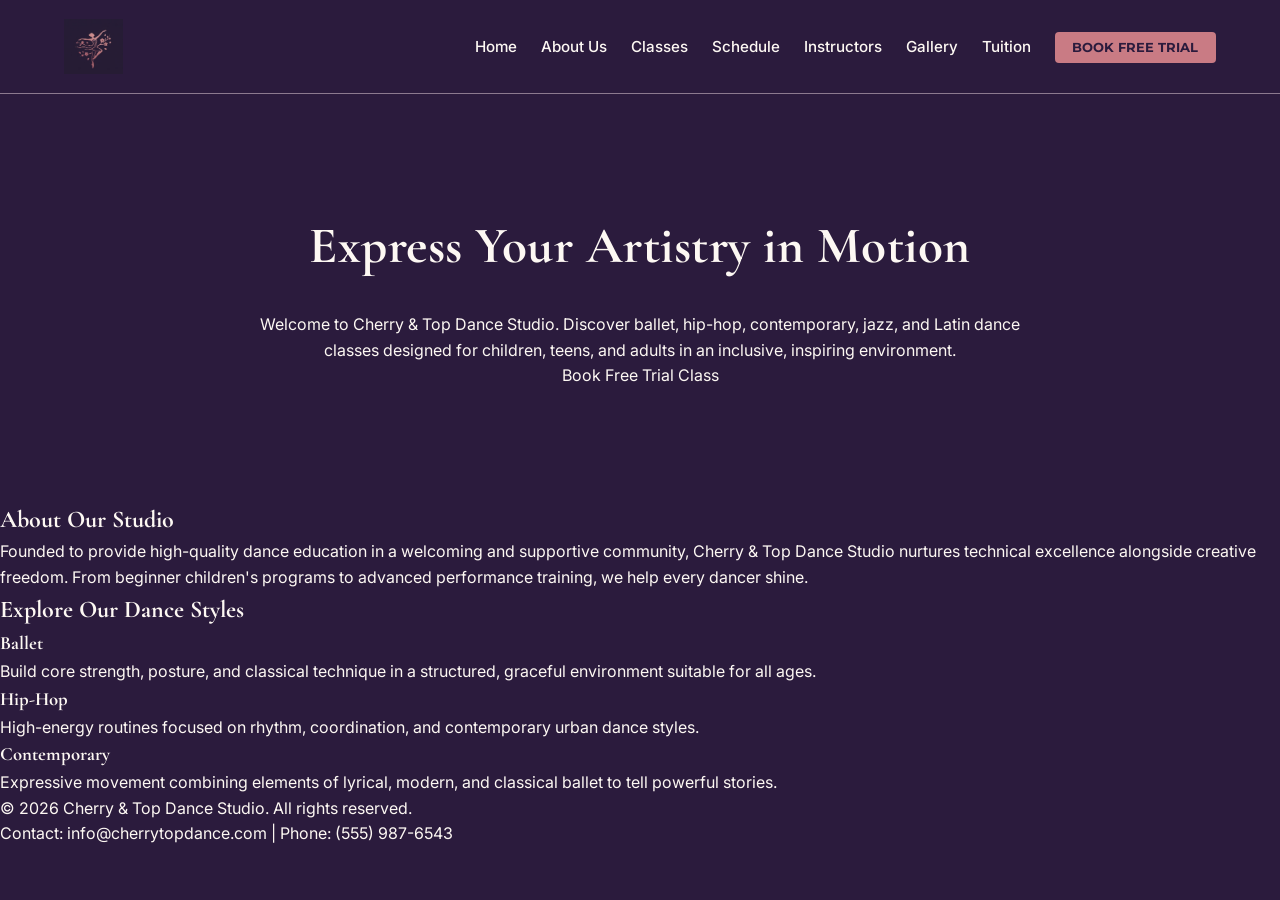
==== index.html @ bcc71f83 "Add hero section styles" ====
<!DOCTYPE html>
<html lang="en">

<head>
    <meta charset="UTF-8">
    <meta name="viewport" content="width=device-width, initial-scale=1.0">
    <title>Cherry & Top Dance Studio</title>
    <!-- Google Fonts -->
    <link rel="preconnect" href="https://fonts.googleapis.com">
    <link rel="preconnect" href="https://fonts.gstatic.com" crossorigin>
    <link
        href="https://fonts.googleapis.com/css2?family=Cormorant+Garamond:wght@600;700&family=Inter:wght@400;500&family=Montserrat:wght@600;700&display=swap"
        rel="stylesheet">
    <!-- Custom Stylesheet -->
    <link rel="stylesheet" href="css/style.css">
</head>

<body>

    <!-- Header & Navigation Section -->
    <header>
        <div class="logo">
            <a href="index.html">
                <img src="images/logo.jpg" alt="Cherry & Top Dance Studio Logo" class="logo-img">
            </a>
        </div>
        <nav>
            <ul>
                <li><a href="index.html" class="active">Home</a></li>
                <li><a href="#">About Us</a></li>
                <li><a href="#">Classes</a></li>
                <li><a href="#">Schedule</a></li>
                <li><a href="#">Instructors</a></li>
                <li><a href="#">Gallery</a></li>
                <li><a href="#">Tuition</a></li>
                <li><a href="#" class="nav-cta">Book Free Trial</a></li>
            </ul>
        </nav>
    </header>

    <main>
        <!-- Hero Section -->
        <section class="hero">
            <div class="hero-content">
                <h1>Express Your Artistry in Motion</h1>
                <p>Welcome to Cherry & Top Dance Studio. Discover ballet, hip-hop, contemporary, jazz, and Latin dance
                    classes designed for children, teens, and adults in an inclusive, inspiring environment.</p>
                <a href="#" class="btn-primary">Book Free Trial Class</a>
            </div>
        </section>

        <!-- About Us Section -->
        <section class="about">
            <div class="about-container">
                <div class="about-text">
                    <h2>About Our Studio</h2>
                    <p>Founded to provide high-quality dance education in a welcoming and supportive community, Cherry &
                        Top Dance Studio nurtures technical excellence alongside creative freedom. From beginner
                        children's programs to advanced performance training, we help every dancer shine.</p>
                </div>
            </div>
        </section>

        <!-- Classes Preview Section -->
        <section class="classes-preview">
            <h2>Explore Our Dance Styles</h2>
            <div class="class-grid">
                <div class="class-card">
                    <h3>Ballet</h3>
                    <p>Build core strength, posture, and classical technique in a structured, graceful environment
                        suitable for all ages.</p>
                </div>
                <div class="class-card">
                    <h3>Hip-Hop</h3>
                    <p>High-energy routines focused on rhythm, coordination, and contemporary urban dance styles.</p>
                </div>
                <div class="class-card">
                    <h3>Contemporary</h3>
                    <p>Expressive movement combining elements of lyrical, modern, and classical ballet to tell powerful
                        stories.</p>
                </div>
            </div>
        </section>
    </main>

    <!-- Footer Section -->
    <footer>
        <div class="footer-content">
            <p>&copy; 2026 Cherry & Top Dance Studio. All rights reserved.</p>
            <p>Contact: info@cherrytopdance.com | Phone: (555) 987-6543</p>
        </div>
    </footer>

</body>

</html>
---- css/style.css ----
/* 
  COLOR PALETTE:
  - Deep Plum (#2B1B3D): Primary dark background
  - Soft Blush (#F6E7E4): Light background sections and card surfaces
  - Rose Gold (#C97B84): Primary accent for CTAs, headings, and highlights
  - Warm Ivory (#FDF8F3): Main text color and clean content areas
  - Muted Mauve (#8C7A8F): Secondary text, borders, and subtle details
*/

/* Global Resets */
* {
  margin: 0;
  padding: 0;
  box-sizing: border-box;
}

body {
  font-family: 'Inter', sans-serif;
  background-color: #2B1B3D;
  color: #FDF8F3;
  line-height: 1.6;
}

h1, h2, h3 {
  font-family: 'Cormorant Garamond', serif;
}

a {
  text-decoration: none;
  color: inherit;
}

/* Header Styles */
header {
  background-color: #2B1B3D;
  border-bottom: 1px solid #8C7A8F;
  display: flex;
  justify-content: space-between;
  align-items: center;
  padding: 1.2rem 5%;
  position: sticky;
  top: 0;
  z-index: 1000;
}

/* Logo Styles */
.logo {
  display: flex;
  align-items: center;
}
.logo a {
  display: block;
  line-height: 0;
}

.logo-img {
  height: 55px;
  width: auto;
  transition: transform 0.3s ease;
}

.logo-img:hover {
  transform: scale(1.05);
}

/* Navigation Styles */
nav ul {
  list-style: none;
  display: flex;
  gap: 1.5rem;
  align-items: center;
}

nav a {
  color: #FDF8F3;
  font-size: 0.95rem;
  font-weight: 500;
  transition: color 0.3s ease;
}

nav a:hover {
  color: #C97B84;
}

nav a.nav-cta {
  background-color: #C97B84;
  color: #2B1B3D;
  padding: 0.5rem 1.1rem;
  border-radius: 4px;
  font-family: 'Montserrat', sans-serif;
  text-transform: uppercase;
  font-size: 0.8rem;
  font-weight: 700;
}

nav a.nav-cta:hover {
  background-color: #b06972;
  color: #FDF8F3;
}

/* Hero Section Styles */
.hero {
  padding: 7rem 5%;
  text-align: center;
  background-color: #2B1B3D;
}

.hero-content {
  max-width: 800px;
  margin: 0 auto;
}

.hero h1 {
  font-size: 3.2rem;
  margin-bottom: 1.5rem;
  color: #FDF8F3;
  letter-spacing: 0.5px;
}
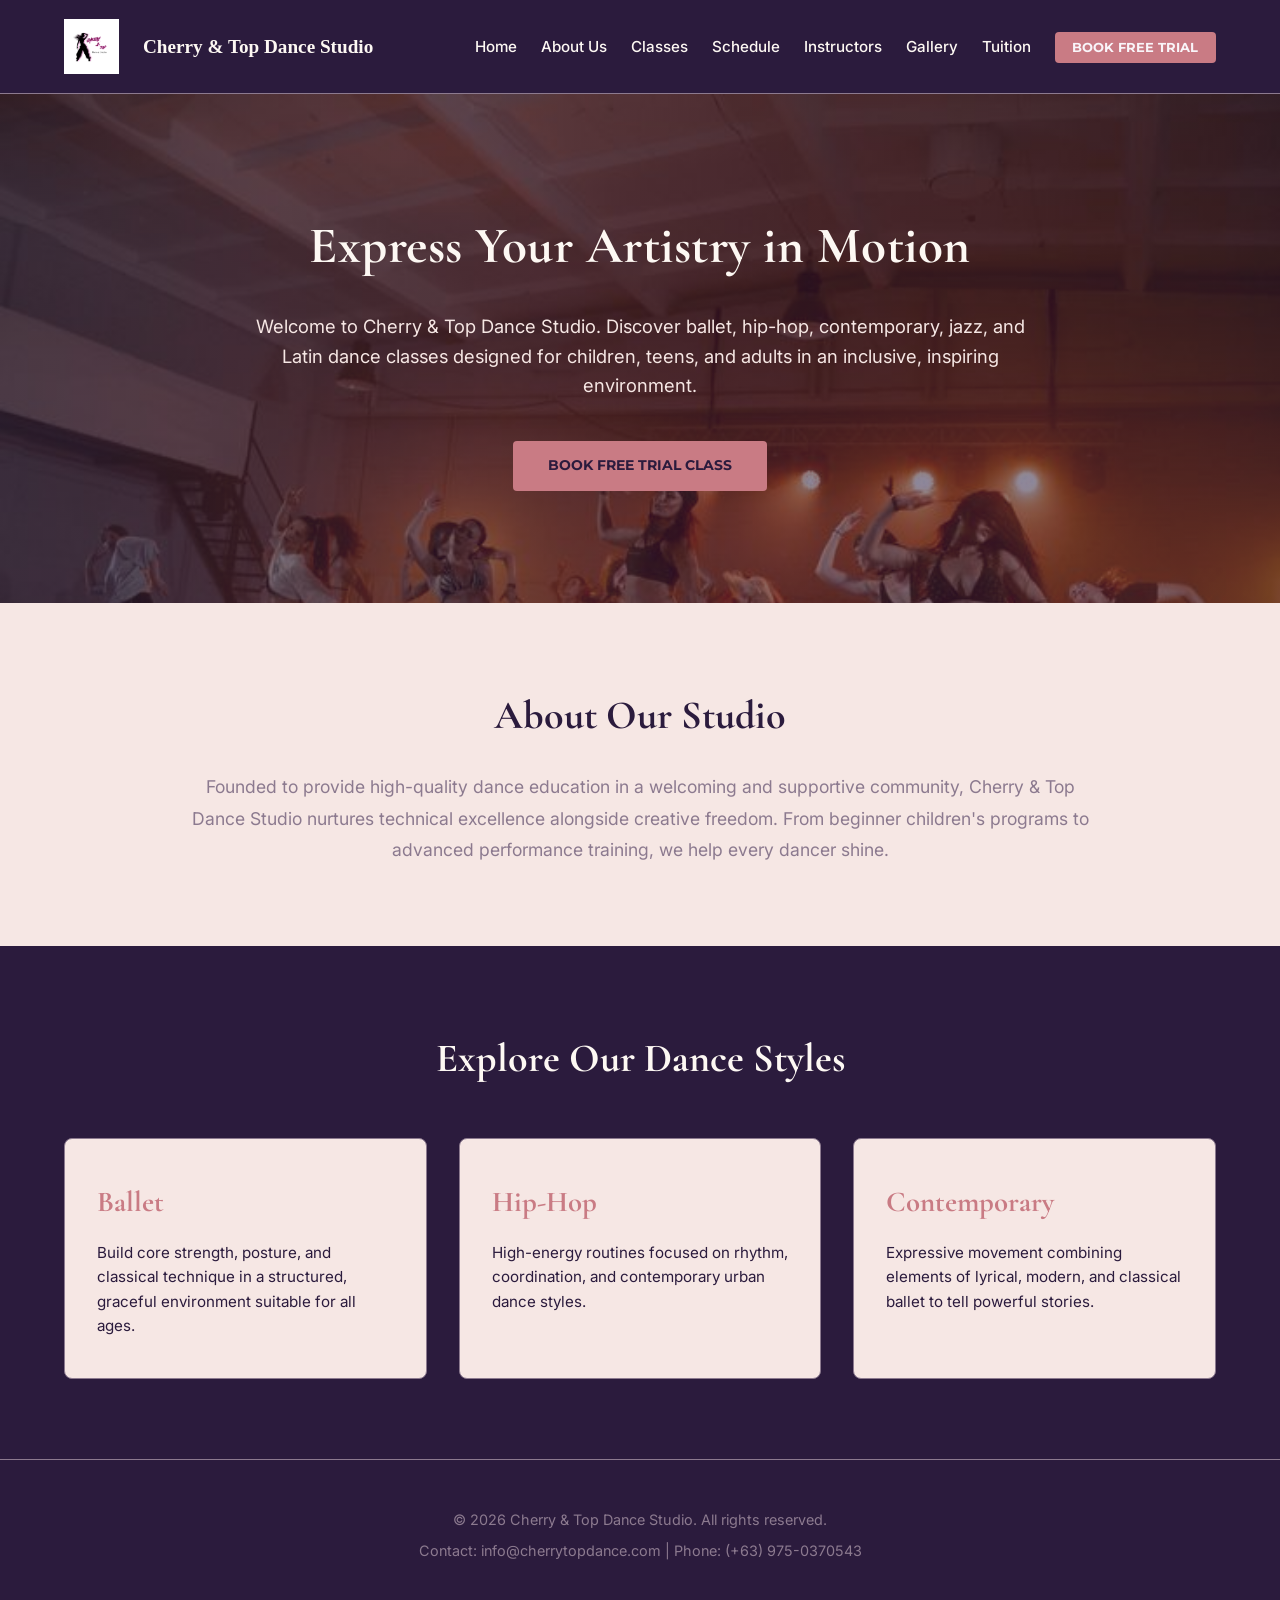
==== commit 50950f1e: "Edit logo, flex wrap the nav, change pictures" ====
--- a/index.html
+++ b/index.html
@@ -21,7 +21,8 @@
     <header>
         <div class="logo">
             <a href="index.html">
-                <img src="images/logo.jpg" alt="Cherry & Top Dance Studio Logo" class="logo-img">
+                <img src="images/logo.png" alt="Cherry & Top Dance Studio Logo" class="logo-img">
+                <div>Cherry & Top Dance Studio</div>
             </a>
         </div>
         <nav>
@@ -87,7 +88,7 @@
     <footer>
         <div class="footer-content">
             <p>&copy; 2026 Cherry & Top Dance Studio. All rights reserved.</p>
-            <p>Contact: info@cherrytopdance.com | Phone: (555) 987-6543</p>
+            <p>Contact: info@cherrytopdance.com | Phone: (+63) 975-0370543</p>
         </div>
     </footer>
 
--- a/css/style.css
+++ b/css/style.css
@@ -34,6 +34,7 @@
 header {
   background-color: #2B1B3D;
   border-bottom: 1px solid #8C7A8F;
+  flex-wrap: wrap;
   display: flex;
   justify-content: space-between;
   align-items: center;
@@ -51,6 +52,13 @@
 .logo a {
   display: block;
   line-height: 0;
+  flex-wrap: wrap;
+  font-family: 'Fruktur', cursive;
+  font-size: larger;
+  font-weight: 800;
+  display: flex;
+  gap: 1.5rem;
+  align-items: center;
 }
 
 .logo-img {
@@ -66,6 +74,7 @@
 /* Navigation Styles */
 nav ul {
   list-style: none;
+  flex-wrap: wrap;
   display: flex;
   gap: 1.5rem;
   align-items: center;
@@ -84,7 +93,7 @@
 
 nav a.nav-cta {
   background-color: #C97B84;
-  color: #2B1B3D;
+  color: #f9f5f9;
   padding: 0.5rem 1.1rem;
   border-radius: 4px;
   font-family: 'Montserrat', sans-serif;
@@ -98,11 +107,17 @@
   color: #FDF8F3;
 }
 
+nav a:hover, nav a.nav-cta:hover {
+  color:#8C7A8F;
+}
+
 /* Hero Section Styles */
 .hero {
   padding: 7rem 5%;
   text-align: center;
-  background-color: #2B1B3D;
+  background: linear-gradient(rgba(43, 27, 61, 0.45), rgba(43, 27, 61, 0.55)), url('../images/photos/hero-bg.jfif');
+  background-size: cover;
+  background-position: no-repeat;
 }
 
 .hero-content {
@@ -116,3 +131,140 @@
   color: #FDF8F3;
   letter-spacing: 0.5px;
 }
+
+.hero p {
+  font-size: 1.15rem;
+  color: #F6E7E4;
+  margin-bottom: 2.5rem;
+}
+
+/* Action Button */
+.btn-primary {
+    display: inline-block;
+    background-color: #C97B84;
+    color: #2B1B3D;
+    padding: 0.9rem 2.2rem;
+    font-family: 'Montserrat', sans-serif;
+    text-transform: uppercase;
+    font-size: 0.85rem;
+    font-weight: 700;
+    border-radius: 4px;
+    transition: background-color 0.3s ease, transform 0.2s ease;
+}
+
+.btn-primary:hover {
+    background-color: #b06972;
+    transform: translateY(-2px);
+    color: #FDF8F3;
+}
+
+/* About Section */
+.about {
+    padding: 5rem 5%;
+    background-color: #F6E7E4;
+    color: #2B1B3D;
+}
+
+.about-container {
+    max-width: 900px;
+    margin: 0 auto;
+    text-align: center;
+}
+
+.about-text h2 {
+    font-size: 2.5rem;
+    margin-bottom: 1.5rem;
+    color: #2B1B3D;
+}
+
+.about-text p {
+    color: #8C7A8F;
+    font-size: 1.1rem;
+    line-height: 1.8;
+}
+
+/* About Section */
+.about {
+    padding: 5rem 5%;
+    background-color: #F6E7E4;
+    color: #2B1B3D;
+}
+
+.about-container {
+    max-width: 900px;
+    margin: 0 auto;
+    text-align: center;
+}
+
+.about-text h2 {
+    font-size: 2.5rem;
+    margin-bottom: 1.5rem;
+    color: #2B1B3D;
+}
+
+.about-text p {
+    color: #8C7A8F;
+    font-size: 1.1rem;
+    line-height: 1.8;
+}
+
+/* Classes Section */
+.classes-preview {
+    padding: 5rem 5%;
+    background-color: #2B1B3D;
+    text-align: center;
+}
+
+.classes-preview h2 {
+    font-size: 2.5rem;
+    margin-bottom: 3rem;
+    color: #FDF8F3;
+}
+
+.class-grid {
+    display: grid;
+    grid-template-columns: repeat(auto-fit, minmax(280px, 1fr));
+    gap: 2rem;
+    max-width: 1200px;
+    margin: 0 auto;
+}
+
+.class-card {
+    background-color: #F6E7E4;
+    color: #2B1B3D;
+    border: 1px solid #8C7A8F;
+    padding: 2.5rem 2rem;
+    border-radius: 8px;
+    text-align: left;
+    transition: transform 0.3s ease;
+}
+
+.class-card:hover {
+    transform: translateY(-5px);
+}
+
+.class-card h3 {
+    color: #C97B84;
+    font-size: 1.8rem;
+    margin-bottom: 1rem;
+    font-family: 'Cormorant Garamond', serif;
+}
+
+.class-card p {
+    color: #2B1B3D;
+    font-size: 0.95rem;
+}
+
+/* Footer */
+footer {
+    background-color: #2B1B3D;
+    border-top: 1px solid #8C7A8F;
+    padding: 3rem 5%;
+    text-align: center;
+    color: #8C7A8F;
+    font-size: 0.9rem;
+}
+
+.footer-content p {
+    margin-bottom: 0.5rem;
+}
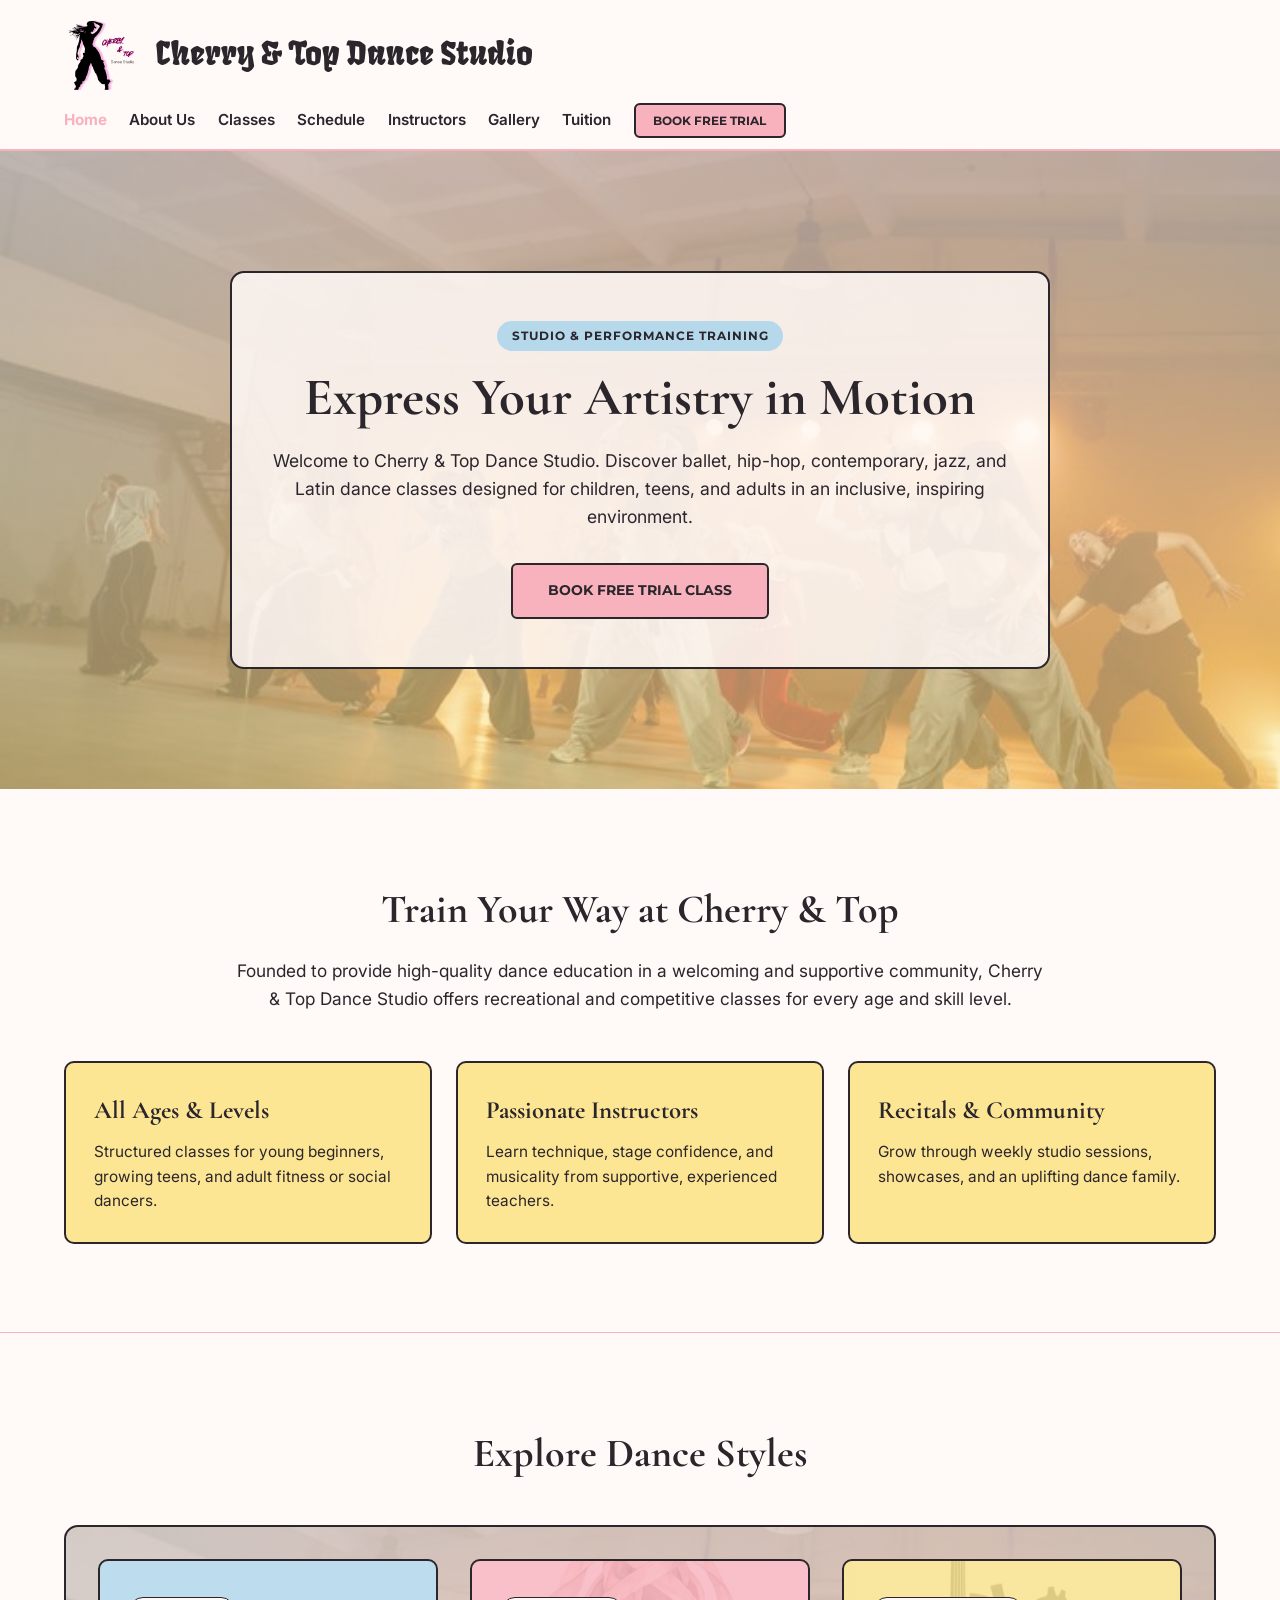
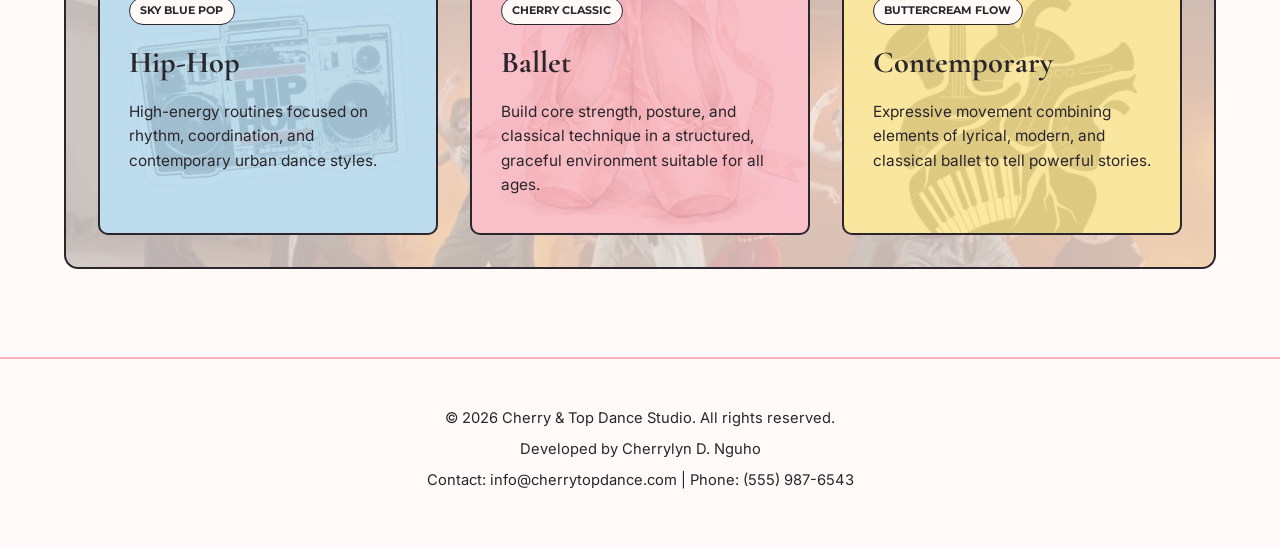
==== commit ff580de7: "check lang" ====
--- a/index.html
+++ b/index.html
@@ -4,12 +4,12 @@
 <head>
     <meta charset="UTF-8">
     <meta name="viewport" content="width=device-width, initial-scale=1.0">
-    <title>Cherry & Top Dance Studio</title>
+    <title>Cherry &amp; Top Dance Studio</title>
     <!-- Google Fonts -->
     <link rel="preconnect" href="https://fonts.googleapis.com">
     <link rel="preconnect" href="https://fonts.gstatic.com" crossorigin>
     <link
-        href="https://fonts.googleapis.com/css2?family=Cormorant+Garamond:wght@600;700&family=Inter:wght@400;500&family=Montserrat:wght@600;700&display=swap"
+        href="https://fonts.googleapis.com/css2?family=Cormorant+Garamond:wght@600;700&family=Fruktur&family=Inter:wght@400;500;600&family=Montserrat:wght@600;700&display=swap"
         rel="stylesheet">
     <!-- Custom Stylesheet -->
     <link rel="stylesheet" href="css/style.css">
@@ -21,13 +21,13 @@
     <header>
         <div class="logo">
             <a href="index.html">
-                <img src="images/logo.png" alt="Cherry & Top Dance Studio Logo" class="logo-img">
-                <div>Cherry & Top Dance Studio</div>
+                <img src="images/logo.png" alt="Cherry and Top Dance Studio logo" class="logo-img">
+                <span>Cherry &amp; Top Dance Studio</span>
             </a>
         </div>
-        <nav>
+        <nav aria-label="Main Navigation">
             <ul>
-                <li><a href="index.html" class="active">Home</a></li>
+                <li><a href="index.html" class="active" aria-current="page">Home</a></li>
                 <li><a href="#">About Us</a></li>
                 <li><a href="#">Classes</a></li>
                 <li><a href="#">Schedule</a></li>
@@ -43,39 +43,58 @@
         <!-- Hero Section -->
         <section class="hero">
             <div class="hero-content">
+                <span class="hero-tag">Studio &amp; Performance Training</span>
                 <h1>Express Your Artistry in Motion</h1>
-                <p>Welcome to Cherry & Top Dance Studio. Discover ballet, hip-hop, contemporary, jazz, and Latin dance
-                    classes designed for children, teens, and adults in an inclusive, inspiring environment.</p>
+                <p>Welcome to Cherry &amp; Top Dance Studio. Discover ballet, hip-hop, contemporary, jazz, and Latin
+                    dance classes designed for children, teens, and adults in an inclusive, inspiring environment.</p>
                 <a href="#" class="btn-primary">Book Free Trial Class</a>
             </div>
         </section>
 
-        <!-- About Us Section -->
-        <section class="about">
+        <!-- About & Studio Highlights Section -->
+        <section id="about" class="about">
             <div class="about-container">
                 <div class="about-text">
-                    <h2>About Our Studio</h2>
-                    <p>Founded to provide high-quality dance education in a welcoming and supportive community, Cherry &
-                        Top Dance Studio nurtures technical excellence alongside creative freedom. From beginner
-                        children's programs to advanced performance training, we help every dancer shine.</p>
+                    <h2>Train Your Way at Cherry &amp; Top</h2>
+                    <p>Founded to provide high-quality dance education in a welcoming and supportive community, Cherry
+                        &amp; Top Dance Studio offers recreational and competitive classes for every age and skill
+                        level.</p>
+                </div>
+                <div class="highlights-grid">
+                    <div class="highlight-item">
+                        <h3>All Ages &amp; Levels</h3>
+                        <p>Structured classes for young beginners, growing teens, and adult fitness or social dancers.
+                        </p>
+                    </div>
+                    <div class="highlight-item">
+                        <h3>Passionate Instructors</h3>
+                        <p>Learn technique, stage confidence, and musicality from supportive, experienced teachers.</p>
+                    </div>
+                    <div class="highlight-item">
+                        <h3>Recitals &amp; Community</h3>
+                        <p>Grow through weekly studio sessions, showcases, and an uplifting dance family.</p>
+                    </div>
                 </div>
             </div>
         </section>
 
-        <!-- Classes Preview Section -->
-        <section class="classes-preview">
-            <h2>Explore Our Dance Styles</h2>
+        <!-- Explore Dance Styles Section -->
+        <section id="classes" class="classes-preview">
+            <h2>Explore Dance Styles</h2>
             <div class="class-grid">
-                <div class="class-card">
+                <div class="class-card card-hiphop">
+                    <span class="style-badge">Sky Blue Pop</span>
+                    <h3>Hip-Hop</h3>
+                    <p>High-energy routines focused on rhythm, coordination, and contemporary urban dance styles.</p>
+                </div>
+                <div class="class-card card-ballet">
+                    <span class="style-badge">Cherry Classic</span>
                     <h3>Ballet</h3>
                     <p>Build core strength, posture, and classical technique in a structured, graceful environment
                         suitable for all ages.</p>
                 </div>
-                <div class="class-card">
-                    <h3>Hip-Hop</h3>
-                    <p>High-energy routines focused on rhythm, coordination, and contemporary urban dance styles.</p>
-                </div>
-                <div class="class-card">
+                <div class="class-card card-contemporary">
+                    <span class="style-badge">Buttercream Flow</span>
                     <h3>Contemporary</h3>
                     <p>Expressive movement combining elements of lyrical, modern, and classical ballet to tell powerful
                         stories.</p>
@@ -87,8 +106,9 @@
     <!-- Footer Section -->
     <footer>
         <div class="footer-content">
-            <p>&copy; 2026 Cherry & Top Dance Studio. All rights reserved.</p>
-            <p>Contact: info@cherrytopdance.com | Phone: (+63) 975-0370543</p>
+            <p>&copy; 2026 Cherry &amp; Top Dance Studio. All rights reserved.</p>
+            <p>Developed by Cherrylyn D. Nguho</p>
+            <p>Contact: info@cherrytopdance.com | Phone: (555) 987-6543</p>
         </div>
     </footer>
 
--- a/css/style.css
+++ b/css/style.css
@@ -1,270 +1,334 @@
-/* 
-  COLOR PALETTE:
-  - Deep Plum (#2B1B3D): Primary dark background
-  - Soft Blush (#F6E7E4): Light background sections and card surfaces
-  - Rose Gold (#C97B84): Primary accent for CTAs, headings, and highlights
-  - Warm Ivory (#FDF8F3): Main text color and clean content areas
-  - Muted Mauve (#8C7A8F): Secondary text, borders, and subtle details
+/*
+  RETRO CHERRY POP COLOR PALETTE:
+  - Whipped Cream (#FFF9F7): Main background
+  - Cherry Blossom (#F7B2BD): Primary brand color (Ballet & Studio Identity)
+  - Buttercream Yellow (#FCE694): Playful / Contemporary accent
+  - Sky Blue (#B5D8EB): Y2K / Hip-Hop energetic accent
+  - Espresso Charcoal (#2B252C): Typography & high-contrast text
 */
-
 /* Global Resets */
 * {
-  margin: 0;
-  padding: 0;
-  box-sizing: border-box;
-}
-
-body {
-  font-family: 'Inter', sans-serif;
-  background-color: #2B1B3D;
-  color: #FDF8F3;
-  line-height: 1.6;
-}
-
-h1, h2, h3 {
-  font-family: 'Cormorant Garamond', serif;
-}
-
-a {
-  text-decoration: none;
-  color: inherit;
-}
-
-/* Header Styles */
-header {
-  background-color: #2B1B3D;
-  border-bottom: 1px solid #8C7A8F;
-  flex-wrap: wrap;
-  display: flex;
-  justify-content: space-between;
-  align-items: center;
-  padding: 1.2rem 5%;
-  position: sticky;
-  top: 0;
-  z-index: 1000;
-}
-
-/* Logo Styles */
-.logo {
-  display: flex;
-  align-items: center;
-}
-.logo a {
-  display: block;
-  line-height: 0;
-  flex-wrap: wrap;
-  font-family: 'Fruktur', cursive;
-  font-size: larger;
-  font-weight: 800;
-  display: flex;
-  gap: 1.5rem;
-  align-items: center;
-}
-
-.logo-img {
-  height: 55px;
-  width: auto;
-  transition: transform 0.3s ease;
-}
-
-.logo-img:hover {
-  transform: scale(1.05);
-}
-
-/* Navigation Styles */
-nav ul {
-  list-style: none;
-  flex-wrap: wrap;
-  display: flex;
-  gap: 1.5rem;
-  align-items: center;
-}
-
-nav a {
-  color: #FDF8F3;
-  font-size: 0.95rem;
-  font-weight: 500;
-  transition: color 0.3s ease;
-}
-
-nav a:hover {
-  color: #C97B84;
-}
-
-nav a.nav-cta {
-  background-color: #C97B84;
-  color: #f9f5f9;
-  padding: 0.5rem 1.1rem;
-  border-radius: 4px;
-  font-family: 'Montserrat', sans-serif;
-  text-transform: uppercase;
-  font-size: 0.8rem;
-  font-weight: 700;
-}
-
-nav a.nav-cta:hover {
-  background-color: #b06972;
-  color: #FDF8F3;
-}
-
-nav a:hover, nav a.nav-cta:hover {
-  color:#8C7A8F;
-}
-
-/* Hero Section Styles */
-.hero {
-  padding: 7rem 5%;
-  text-align: center;
-  background: linear-gradient(rgba(43, 27, 61, 0.45), rgba(43, 27, 61, 0.55)), url('../images/photos/hero-bg.jfif');
-  background-size: cover;
-  background-position: no-repeat;
-}
-
-.hero-content {
-  max-width: 800px;
-  margin: 0 auto;
-}
-
-.hero h1 {
-  font-size: 3.2rem;
-  margin-bottom: 1.5rem;
-  color: #FDF8F3;
-  letter-spacing: 0.5px;
-}
-
-.hero p {
-  font-size: 1.15rem;
-  color: #F6E7E4;
-  margin-bottom: 2.5rem;
-}
-
-/* Action Button */
-.btn-primary {
+    margin: 0;
+    padding: 0;
+    box-sizing: border-box;
+  }
+
+  html {
+    scroll-behavior: smooth;
+  }
+
+  body {
+    font-family: 'Inter', sans-serif;
+    background-color: #FFF9F7;
+    color: #2B252C;
+    line-height: 1.6;
+  }
+
+  h1, h2, h3 {
+    font-family: 'Cormorant Garamond', serif;
+    color: #2B252C;
+  }
+
+  a {
+    text-decoration: none;
+    color: inherit;
+  }
+
+  /* Header & Navigation */
+  header {
+    background-color: #FFF9F7;
+    border-bottom: 2px solid #F7B2BD;
+    display: flex;
+    flex-wrap: wrap;
+    justify-content: space-between;
+    align-items: center;
+    gap: 1rem;
+    padding: 1rem 5%;
+    position: sticky;
+    top: 0;
+    z-index: 1000;
+  }
+
+  .logo {
+    display: flex;
+    align-items: center;
+  }
+
+  .logo a {
+    display: flex;
+    align-items: center;
+    gap: 1rem;
+    font-family: 'Fruktur', cursive;
+    font-size: 2rem;
+    color: #2B252C;
+  }
+
+  .logo-img {
+    height: 75px;
+    width: auto;
+    border-radius: 6px;
+    transition: transform 0.3s ease;
+  }
+
+  .logo-img:hover {
+    transform: scale(1.05);
+  }
+
+  nav ul {
+    list-style: none;
+    display: flex;
+    flex-wrap: wrap;
+    gap: 1.4rem;
+    align-items: center;
+  }
+
+  nav a {
+    color: #2B252C;
+    font-size: 0.95rem;
+    font-weight: 600;
+    transition: color 0.3s ease;
+  }
+
+  nav a:hover {
+    color: #F7B2BD;
+  }
+
+  nav a:hover, nav a.active {
+    color: #F7B2BD;
+    font-weight: 700;
+  }
+
+  nav a.nav-cta {
+    background-color: #F7B2BD;
+    color: #2B252C;
+    border: 2px solid #2B252C;
+    padding: 0.5rem 1.1rem;
+    border-radius: 6px;
+    font-family: 'Montserrat', sans-serif;
+    text-transform: uppercase;
+    font-size: 0.78rem;
+    font-weight: 700;
+    transition: background-color 0.25s ease, transform 0.25s ease;
+  }
+
+  nav a.nav-cta:hover {
+    background-color: #B5D8EB;
+    color: #2B252C;
+    transform: translateY(-2px);
+  }
+
+  /* Hero Section (CLI-inspired bold statement + CTA) */
+  .hero {
+    padding: 7.5rem 5%;
+    text-align: center;
+    background: linear-gradient(rgba(255, 249, 247, 0.62), rgba(252, 230, 148, 0.58)), url('../images/photos/hero-bg.jfif');
+    background-size: cover;
+    background-position: center;
+    background-repeat: no-repeat;
+  }
+
+  .hero-content {
+    max-width: 820px;
+    margin: 0 auto;
+    background-color: rgba(255, 249, 247, 0.85);
+    border: 2px solid #2B252C;
+    border-radius: 14px;
+    padding: 3rem 2.2rem;
+  }
+
+  .hero-tag {
     display: inline-block;
-    background-color: #C97B84;
-    color: #2B1B3D;
-    padding: 0.9rem 2.2rem;
+    background-color: #B5D8EB;
+    color: #2B252C;
+    font-family: 'Montserrat', sans-serif;
+    font-size: 0.75rem;
+    font-weight: 700;
+    text-transform: uppercase;
+    letter-spacing: 1px;
+    padding: 0.35rem 0.9rem;
+    border-radius: 999px;
+    margin-bottom: 1rem;
+  }
+
+  .hero h1 {
+    font-size: 3.3rem;
+    line-height: 1.15;
+    margin-bottom: 1.2rem;
+    color: #2B252C;
+  }
+
+  .hero p {
+    font-size: 1.1rem;
+    color: #2B252C;
+    margin-bottom: 2rem;
+  }
+
+  /* Primary Call-To-Action Button */
+  .btn-primary {
+    display: inline-block;
+    background-color: #F7B2BD;
+    color: #2B252C;
+    border: 2px solid #2B252C;
+    padding: 0.95rem 2.2rem;
     font-family: 'Montserrat', sans-serif;
     text-transform: uppercase;
     font-size: 0.85rem;
     font-weight: 700;
-    border-radius: 4px;
-    transition: background-color 0.3s ease, transform 0.2s ease;
-}
-
-.btn-primary:hover {
-    background-color: #b06972;
+    border-radius: 6px;
+    transition: background-color 0.25s ease, transform 0.25s ease;
+  }
+
+  .btn-primary:hover {
+    background-color: #FCE694;
+    color: #2B252C;
     transform: translateY(-2px);
-    color: #FDF8F3;
-}
-
-/* About Section */
-.about {
-    padding: 5rem 5%;
-    background-color: #F6E7E4;
-    color: #2B1B3D;
-}
-
-.about-container {
-    max-width: 900px;
+  }
+
+  /* About & Highlights Section */
+  .about {
+    padding: 5.5rem 5%;
+    background-color: #FFF9F7;
+    color: #2B252C;
+  }
+
+  .about-container {
+    max-width: 1200px;
     margin: 0 auto;
+  }
+
+  .about-text {
+    max-width: 820px;
+    margin: 0 auto 3rem;
     text-align: center;
-}
-
-.about-text h2 {
+  }
+
+  .about-text h2 {
     font-size: 2.5rem;
-    margin-bottom: 1.5rem;
-    color: #2B1B3D;
-}
-
-.about-text p {
-    color: #8C7A8F;
-    font-size: 1.1rem;
-    line-height: 1.8;
-}
-
-/* About Section */
-.about {
-    padding: 5rem 5%;
-    background-color: #F6E7E4;
-    color: #2B1B3D;
-}
-
-.about-container {
-    max-width: 900px;
-    margin: 0 auto;
+    margin-bottom: 1rem;
+    color: #2B252C;
+  }
+
+  .about-text p {
+    color: #2B252C;
+    font-size: 1.08rem;
+  }
+
+  .highlights-grid {
+    display: grid;
+    grid-template-columns: repeat(auto-fit, minmax(260px, 1fr));
+    gap: 1.5rem;
+  }
+
+  .highlight-item {
+    background-color: #FCE694;
+    border: 2px solid #2B252C;
+    border-radius: 10px;
+    padding: 1.75rem;
+    color: #2B252C;
+  }
+
+  .highlight-item h3 {
+    font-size: 1.55rem;
+    margin-bottom: 0.6rem;
+    color: #2B252C;
+  }
+
+  .highlight-item p {
+    font-size: 0.96rem;
+    color: #2B252C;
+  }
+
+  /* Explore Dance Styles Section */
+  .classes-preview {
+    padding: 5.5rem 5%;
+    background-color: #FFF9F7;
+    border-top: 1px solid #F7B2BD;
     text-align: center;
-}
-
-.about-text h2 {
+  }
+
+  .classes-preview h2 {
     font-size: 2.5rem;
-    margin-bottom: 1.5rem;
-    color: #2B1B3D;
-}
-
-.about-text p {
-    color: #8C7A8F;
-    font-size: 1.1rem;
-    line-height: 1.8;
-}
-
-/* Classes Section */
-.classes-preview {
-    padding: 5rem 5%;
-    background-color: #2B1B3D;
-    text-align: center;
-}
-
-.classes-preview h2 {
-    font-size: 2.5rem;
-    margin-bottom: 3rem;
-    color: #FDF8F3;
-}
-
-.class-grid {
+    margin-bottom: 2.5rem;
+    color: #2B252C;
+  }
+
+  .class-grid {
     display: grid;
     grid-template-columns: repeat(auto-fit, minmax(280px, 1fr));
     gap: 2rem;
     max-width: 1200px;
     margin: 0 auto;
-}
-
-.class-card {
-    background-color: #F6E7E4;
-    color: #2B1B3D;
-    border: 1px solid #8C7A8F;
-    padding: 2.5rem 2rem;
-    border-radius: 8px;
+    padding: 2rem;
+    border-radius: 14px;
+    border: 2px solid #2B252C;
+    background: linear-gradient(rgba(255, 249, 247, 0.72), rgba(255, 249, 247, 0.72)), url('../images/photos/hero-bg.jfif');
+    background-size: cover;
+    background-position: center;
+  }
+
+  .class-card {
+    background-size: cover;
+    background-position: center;
+    background-repeat: no-repeat;
+    border: 2px solid #2B252C;
+    padding: 2.2rem 1.8rem;
+    border-radius: 10px;
     text-align: left;
-    transition: transform 0.3s ease;
+    color: #2B252C;
+    transition: transform 0.25s ease;
+  }
+
+  .style-badge {
+    display: inline-block;
+    background-color: #FFF9F7;
+    color: #2B252C;
+    border: 1px solid #2B252C;
+    font-family: 'Montserrat', sans-serif;
+    font-size: 0.7rem;
+    font-weight: 700;
+    text-transform: uppercase;
+    padding: 0.25rem 0.65rem;
+    border-radius: 999px;
+    margin-bottom: 0.9rem;
+  }
+
+.card-hiphop {
+  background-image: linear-gradient(rgba(181, 216, 235, 0.88), rgba(181, 216, 235, 0.88)), url('../images/photos/hiphop-bg.jfif');
+}
+
+.card-ballet {
+  background-image: linear-gradient(rgba(247, 178, 189, 0.82), rgba(247, 178, 189, 0.82)), url('../images/photos/ballet-bg.jfif');
+}
+
+.card-contemporary {
+  background-image: linear-gradient(rgba(252, 230, 148, 0.88), rgba(252, 230, 148, 0.88)), url('../images/photos/contemporary-bg.jfif');
 }
 
 .class-card:hover {
-    transform: translateY(-5px);
+  transform: translateY(-5px);
 }
 
 .class-card h3 {
-    color: #C97B84;
-    font-size: 1.8rem;
-    margin-bottom: 1rem;
-    font-family: 'Cormorant Garamond', serif;
+  color: #2B252C;
+  font-size: 1.9rem;
+  margin-bottom: 0.75rem;
 }
 
 .class-card p {
-    color: #2B1B3D;
-    font-size: 0.95rem;
-}
-
-/* Footer */
+  color: #2B252C;
+  font-size: 0.96rem;
+}
+
+  /* Footer Section */
 footer {
-    background-color: #2B1B3D;
-    border-top: 1px solid #8C7A8F;
-    padding: 3rem 5%;
-    text-align: center;
-    color: #8C7A8F;
-    font-size: 0.9rem;
+  background-color: #FFF9F7;
+  border-top: 2px solid #F7B2BD;
+  padding: 3rem 5%;
+  text-align: center;
+  color: #2B252C;
+  font-size: 0.92rem;
 }
 
 .footer-content p {
-    margin-bottom: 0.5rem;
-}
+  margin-bottom: 0.45rem;
+}
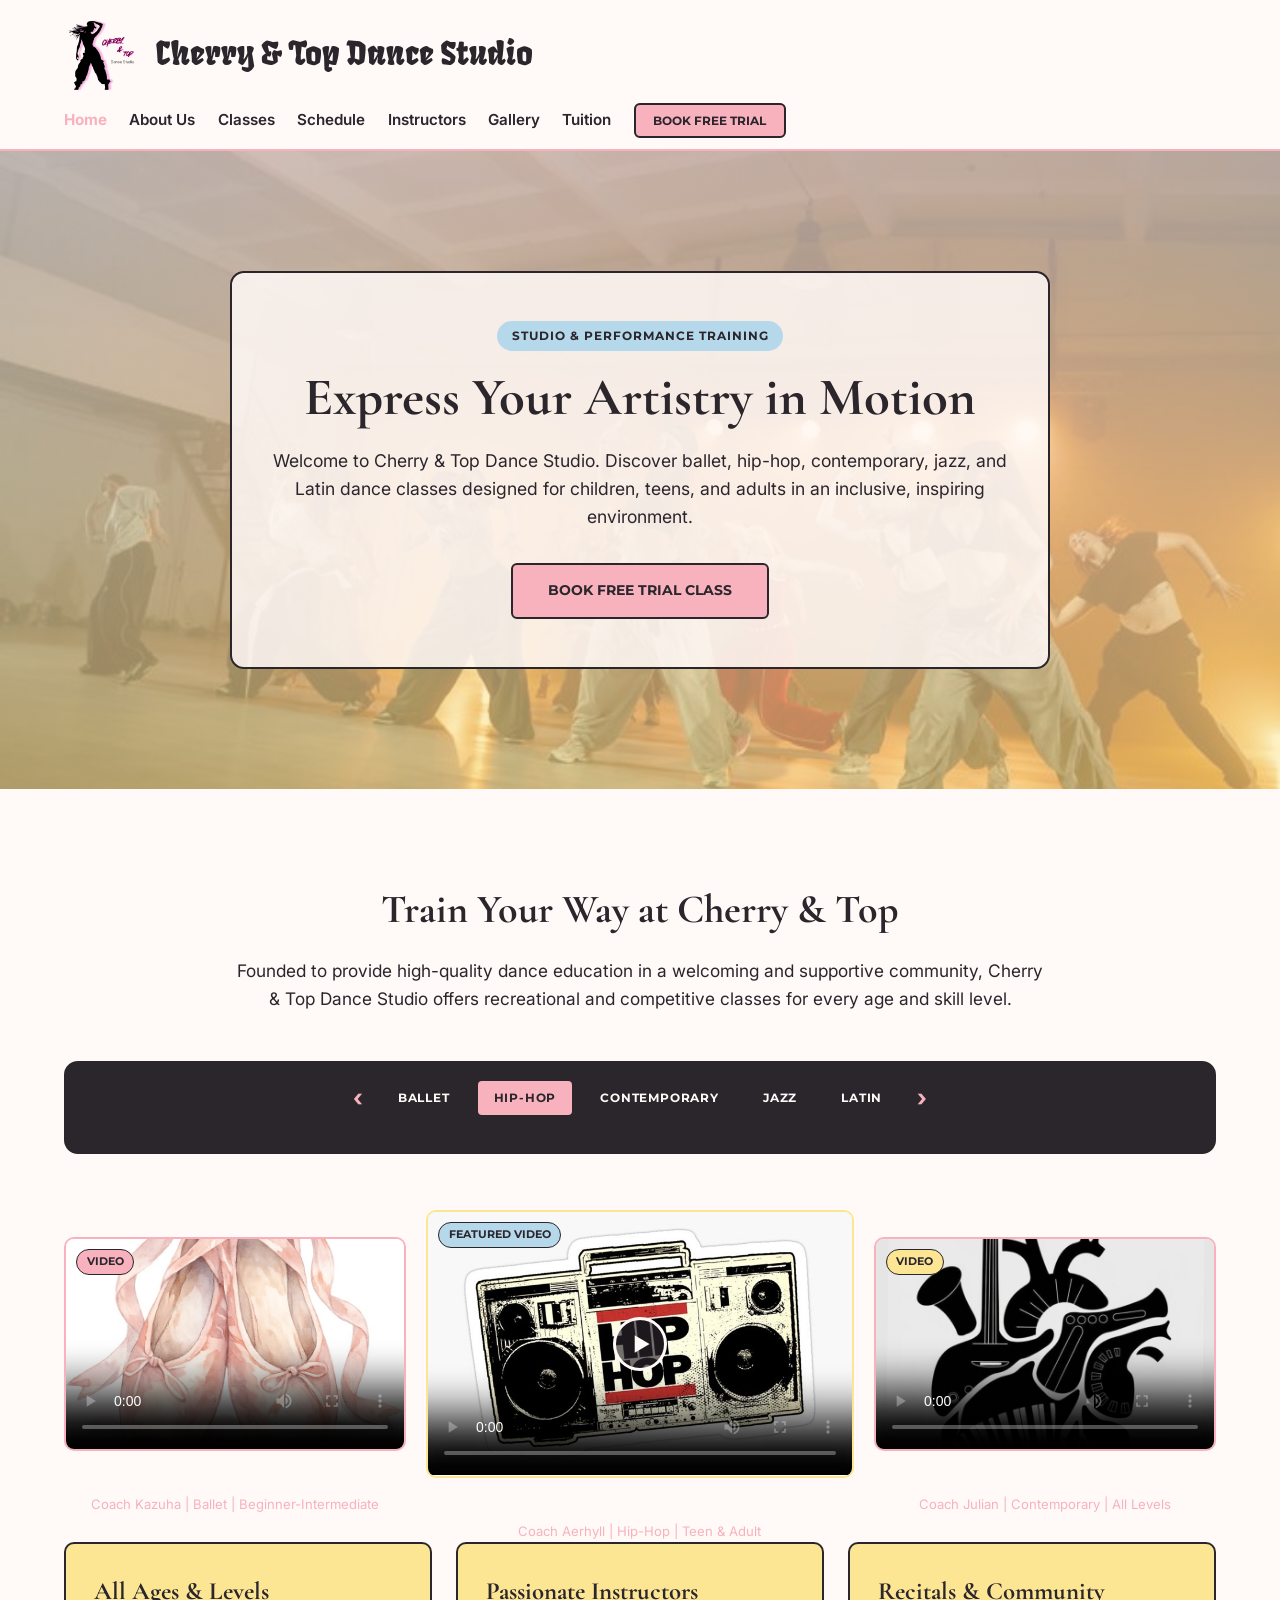
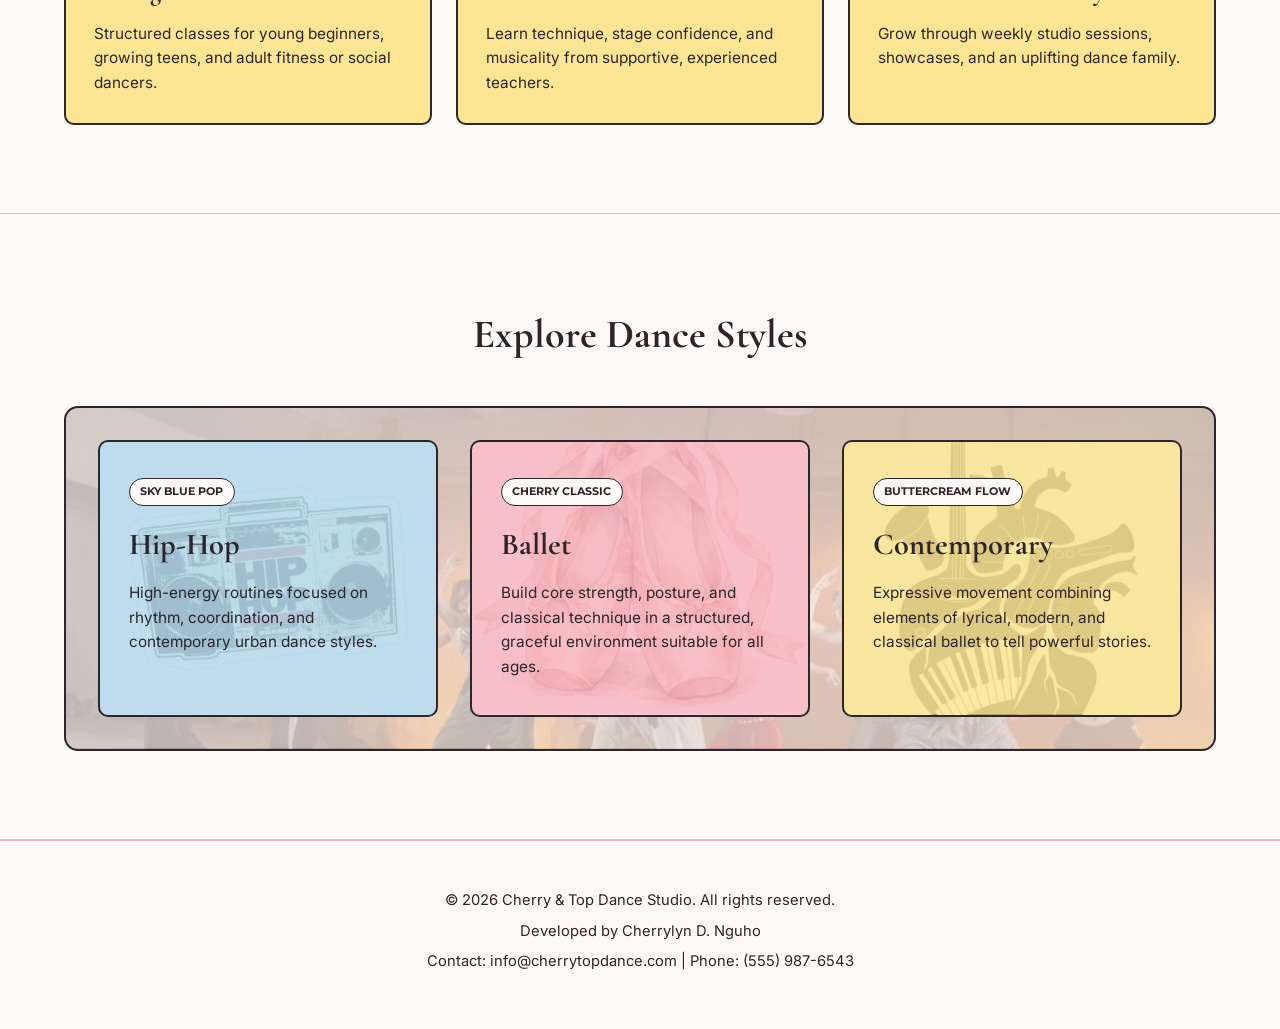
==== commit b335cc21: "Add gallery section and currently working how would it function" ====
--- a/index.html
+++ b/index.html
@@ -60,15 +60,71 @@
                         &amp; Top Dance Studio offers recreational and competitive classes for every age and skill
                         level.</p>
                 </div>
+
+                <!-- Video & Photo Gallery-->
+                <div class="studio-gallery">
+                    <div class="gallery-tabs">
+                        <span class="gallery-arrow" aria-hidden="true">&#8249;</span>
+                        <a href="#classes" class="tab-pill">Ballet</a>
+                        <a href="#classes" class="tab-pill active-tab">Hip-Hop</a>
+                        <a href="#classes" class="tab-pill">Contemporary</a>
+                        <a href="#classes" class="tab-pill">Jazz</a>
+                        <a href="#classes" class="tab-pill">Latin</a>
+                        <span class="gallery-arrow" aria-hidden="true">&#8250;</span>
+                    </div>
+                </div>
+
+                <!-- Horizontal Video & Images Cards -->
+                <div class="gallery-track">
+                    <!-- Card 1: Ballet Video Preview -->
+                    <div class="media-card">
+                        <div class="media-thumb">
+                            <video controls poster="images/photos/ballet-bg.jfif">
+                                <source src="videos/ballet-demo.mp4" type="video/mp4">
+                            </video>
+                            <span class="media-badge badge-ballet">Video</span>
+                        </div>
+                        <h3>"Grace in Motion"</h3>
+                        <p>Coach Kazuha | Ballet | Beginner-Intermediate</p>
+                    </div>
+
+                    <!-- Card 2: Dance Practice Preview-->
+                    <div class="media-card featured-media">
+                        <div class="media-thumb">
+                            <video controls poster="images/photos/hiphop-bg.jfif">
+                                <source src="videos/hiphop-demo.mp4" type="video/mp4">
+                            </video>
+                            <span class="play-btn" aria-label="Play Hip-Hop Video">&#9654;</span>
+                            <span class="media-badge badge-hiphop">Featured Video</span>
+                        </div>
+                        <h3>"Jetski"</h3>
+                        <p>Coach Aerhyll | Hip-Hop | Teen &amp; Adult</p>
+                    </div>
+
+                    <div class="media-card">
+                        <div class="media-thumb">
+                            <video controls poster="images/photos/contemporary-bg.jfif">
+                                <source src="videos/contemporary-demo.mp4" type="video/mp4">
+                            </video>
+                            <span class="media-badge badge-contemporary">Video</span>
+                        </div>
+                        <h3>“From Your Eyes”</h3>
+                        <p>Coach Julian | Contemporary | All Levels</p>
+                    </div>
+
+                </div>
+                <!-- Three Highlight Boxes -->
                 <div class="highlights-grid">
                     <div class="highlight-item">
                         <h3>All Ages &amp; Levels</h3>
-                        <p>Structured classes for young beginners, growing teens, and adult fitness or social dancers.
+                        <p>Structured classes for young beginners, growing teens, and adult fitness or social
+                            dancers.
                         </p>
                     </div>
                     <div class="highlight-item">
                         <h3>Passionate Instructors</h3>
-                        <p>Learn technique, stage confidence, and musicality from supportive, experienced teachers.</p>
+                        <p>Learn technique, stage confidence, and musicality from supportive, experienced teachers.
+                        </p>
                     </div>
                     <div class="highlight-item">
                         <h3>Recitals &amp; Community</h3>
--- a/css/style.css
+++ b/css/style.css
@@ -117,7 +117,7 @@
     transform: translateY(-2px);
   }
 
-  /* Hero Section (CLI-inspired bold statement + CTA) */
+/* Hero Section (CLI-inspired bold statement + CTA) */
   .hero {
     padding: 7.5rem 5%;
     text-align: center;
@@ -332,3 +332,290 @@
 .footer-content p {
   margin-bottom: 0.45rem;
 }
+
+/* Gallery (Videos)*/
+.studio-gallery {
+  margin: 0 auto 3.5rem;
+  background-color: #2B252C; /* Espresso Charcoal stage strip for high-contrast media */
+  border: 2px solid #2B252C;
+  border-radius: 14px;
+  padding: 1rem 1rem 1rem;
+  color: #FFF9F7;
+}
+
+/* Category Filter Row */
+.gallery-tabs {
+  display: flex;
+  flex-wrap: wrap;
+  justify-content: center;
+  align-items: center;
+  gap: 0.75rem;
+  margin-bottom: 1.20rem;
+}
+
+.gallery-arrow {
+  font-size: 1.5rem;
+  font-weight: 700;
+  color: #F7B2BD;
+  padding: 0 0.4rem;
+  user-select: none;
+}
+
+.tab-pill {
+  font-family: 'Montserrat', sans-serif;
+  font-size: 0.78rem;
+  font-weight: 700;
+  text-transform: uppercase;
+  letter-spacing: 0.8px;
+  color: #FFF9F7;
+  padding: 0.45rem 1rem;
+  border-radius: 4px;
+  transition: background-color 0.25s ease, color 0.25s ease;
+}
+
+.tab-pill:hover {
+  background-color: #B5D8EB;
+  color: #2B252C;
+}
+
+.tab-pill.active-tab {
+  background-color: #F7B2BD; /* Cherry Blossom active pill */
+  color: #2B252C;
+}
+
+/* 3-Column Media Track (Side cards slightly smaller, center card featured) */
+.gallery-track {
+  display: grid;
+  grid-template-columns: 1fr 1.25fr 1fr;
+  gap: 1.25rem;
+  align-items: center;
+}
+
+.media-card {
+  text-align: center;
+  transition: transform 0.25s ease;
+}
+
+.media-card:hover {
+  transform: translateY(-4px);
+}
+
+.media-thumb {
+  position: relative;
+  border-radius: 10px;
+  overflow: hidden;
+  border: 2px solid #F7B2BD;
+  aspect-ratio: 16 / 10;
+  background-color: #1c181d;
+}
+
+.featured-media .media-thumb {
+  border-color: #FCE694; /* Buttercream highlight on center featured video */
+}
+
+.media-thumb img,
+.media-thumb video {
+  width: 100%;
+  height: 100%;
+  object-fit: cover;
+  display: block;
+}
+
+/* Circular Play Button Overlay */
+.play-btn {
+  position: absolute;
+  top: 50%;
+  left: 50%;
+  transform: translate(-50%, -50%);
+  width: 54px;
+  height: 54px;
+  border-radius: 50%;
+  border: 3px solid #FFF9F7;
+  background-color: rgba(43, 37, 44, 0.65);
+  color: #FFF9F7;
+  font-size: 1.2rem;
+  display: flex;
+  align-items: center;
+  justify-content: center;
+  padding-left: 3px;
+  transition: background-color 0.25s ease, transform 0.25s ease;
+}
+
+.media-card:hover .play-btn {
+  background-color: #F7B2BD;
+  color: #2B252C;
+  border-color: #2B252C;
+  transform: translate(-50%, -50%) scale(1.08);
+}
+
+/* Top-Left Media Type Tag */
+.media-badge {
+  position: absolute;
+  top: 10px;
+  left: 10px;
+  font-family: 'Montserrat', sans-serif;
+  font-size: 0.68rem;
+  font-weight: 700;
+  text-transform: uppercase;
+  color: #2B252C;
+  padding: 0.2rem 0.6rem;
+  border-radius: 999px;
+  border: 1px solid #2B252C;
+}
+
+.badge-ballet {
+  background-color: #F7B2BD;
+}
+
+.badge-contemporary {
+  background-color: #FCE694;
+}
+
+.badge-hiphop {
+  background-color: #B5D8EB;
+}
+
+/* Captions Below Cards */
+.media-card h3 {
+  color: #FFF9F7;
+  font-family: 'Inter', sans-serif;
+  font-size: 1.05rem;
+  font-weight: 700;
+  margin-top: 0.85rem;
+  margin-bottom: 0.2rem;
+}
+
+.media-card p {
+  color: #F7B2BD;
+  font-size: 0.82rem;
+}
+
+/* Mobile Phones (max-width: 820px) */
+@media screen and (max-width: 820px) {
+  /* Compact Header so it doesn't block the screen when scrolling */
+  header {
+    position: static;
+    padding: 0.9rem 4%;
+  }
+
+  .logo a {
+    flex-direction: column;
+    gap: 0.4rem;
+    font-size: 1.35rem;
+    line-height: 1.2;
+    text-align: center;
+  }
+
+  .logo-img {
+    height: 60px;
+  }
+
+  /* Clean 2-column or wrapped tap-friendly menu */
+  nav {
+    width: 100%;
+    margin-top: 0.5rem;
+  }
+
+  nav ul {
+    gap: 0.65rem 1rem;
+    justify-content: center;
+  }
+
+  nav a {
+    font-size: 0.88rem;
+    padding: 0.25rem 0.4rem;
+  }
+
+  nav a.nav-cta {
+    width: 100%;
+    display: block;
+    text-align: center;
+    margin-top: 0.35rem;
+    padding: 0.65rem 1rem;
+  }
+
+  /* Hero Section scaled for phone screens */
+  .hero {
+    padding: 3.5rem 4%;
+  }
+
+  .hero-content {
+    padding: 2rem 1.25rem;
+  }
+
+  .hero-tag {
+    font-size: 0.68rem;
+  }
+
+  .hero h1 {
+    font-size: 1.95rem;
+  }
+
+  .hero p {
+    font-size: 0.98rem;
+    margin-bottom: 1.5rem;
+  }
+
+  .btn-primary {
+    width: 100%;
+    padding: 0.85rem 1.2rem;
+    font-size: 0.82rem;
+  }
+
+  /* About & Highlights stacked cleanly */
+  .about {
+    padding: 3.5rem 4%;
+  }
+
+  .about-text h2 {
+    font-size: 1.9rem;
+  }
+
+  .about-text p {
+    font-size: 0.98rem;
+  }
+
+  .highlights-grid {
+    grid-template-columns: 1fr;
+    gap: 1rem;
+  }
+
+  /* Dance Styles Grid single-column on phones */
+  .classes-preview {
+    padding: 3.5rem 4%;
+  }
+
+  .classes-preview h2 {
+    font-size: 1.9rem;
+    margin-bottom: 1.75rem;
+  }
+
+  .class-grid {
+    grid-template-columns: 1fr;
+    padding: 1.1rem;
+    gap: 1.25rem;
+  }
+
+  .class-card {
+    padding: 1.6rem 1.3rem;
+  }
+
+  .class-card h3 {
+    font-size: 1.6rem;
+  }
+  /*Gallery*/
+  .gallery-track {
+    grid-template-columns: 1fr;
+    gap: 1.5rem;
+  }
+
+  .studio-gallery {
+    padding: 1.5rem 1rem;
+  }
+
+  /* Footer */
+  footer {
+    padding: 2.2rem 4%;
+    font-size: 0.85rem;
+  }
+}
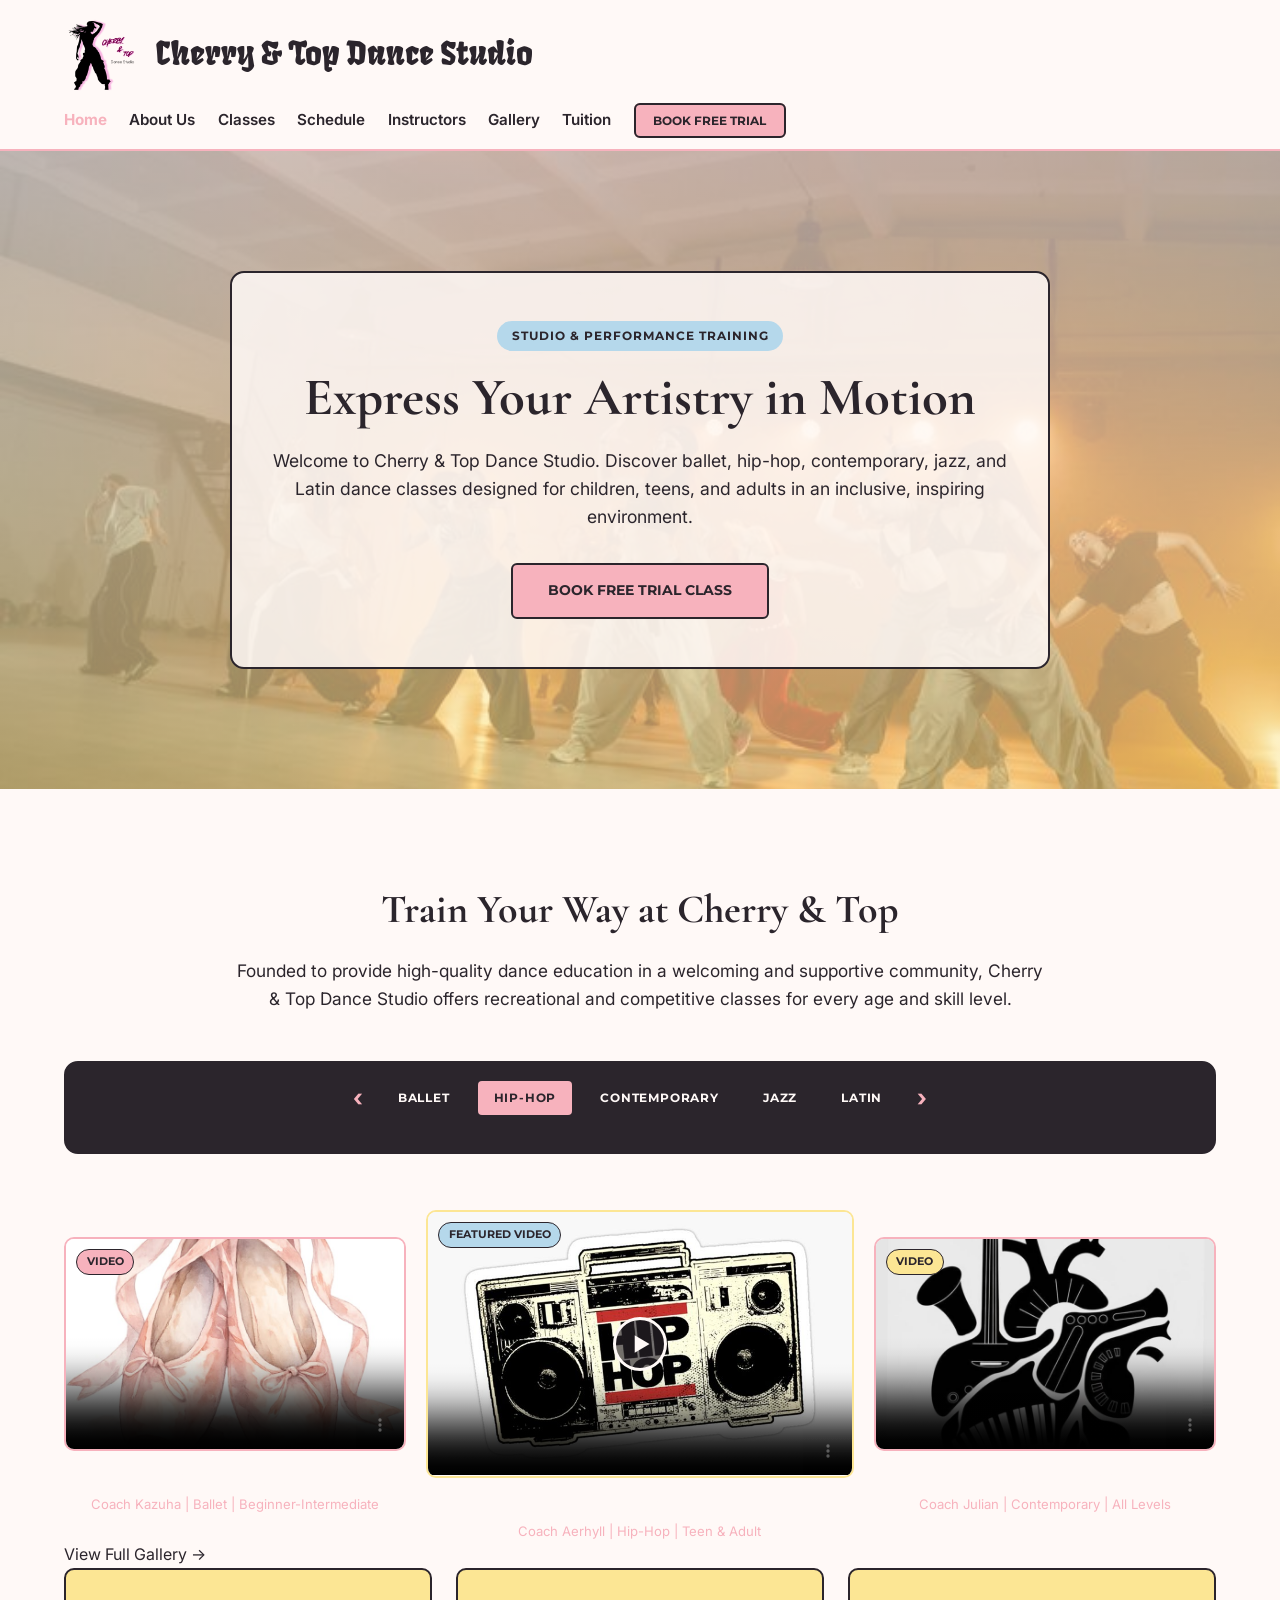
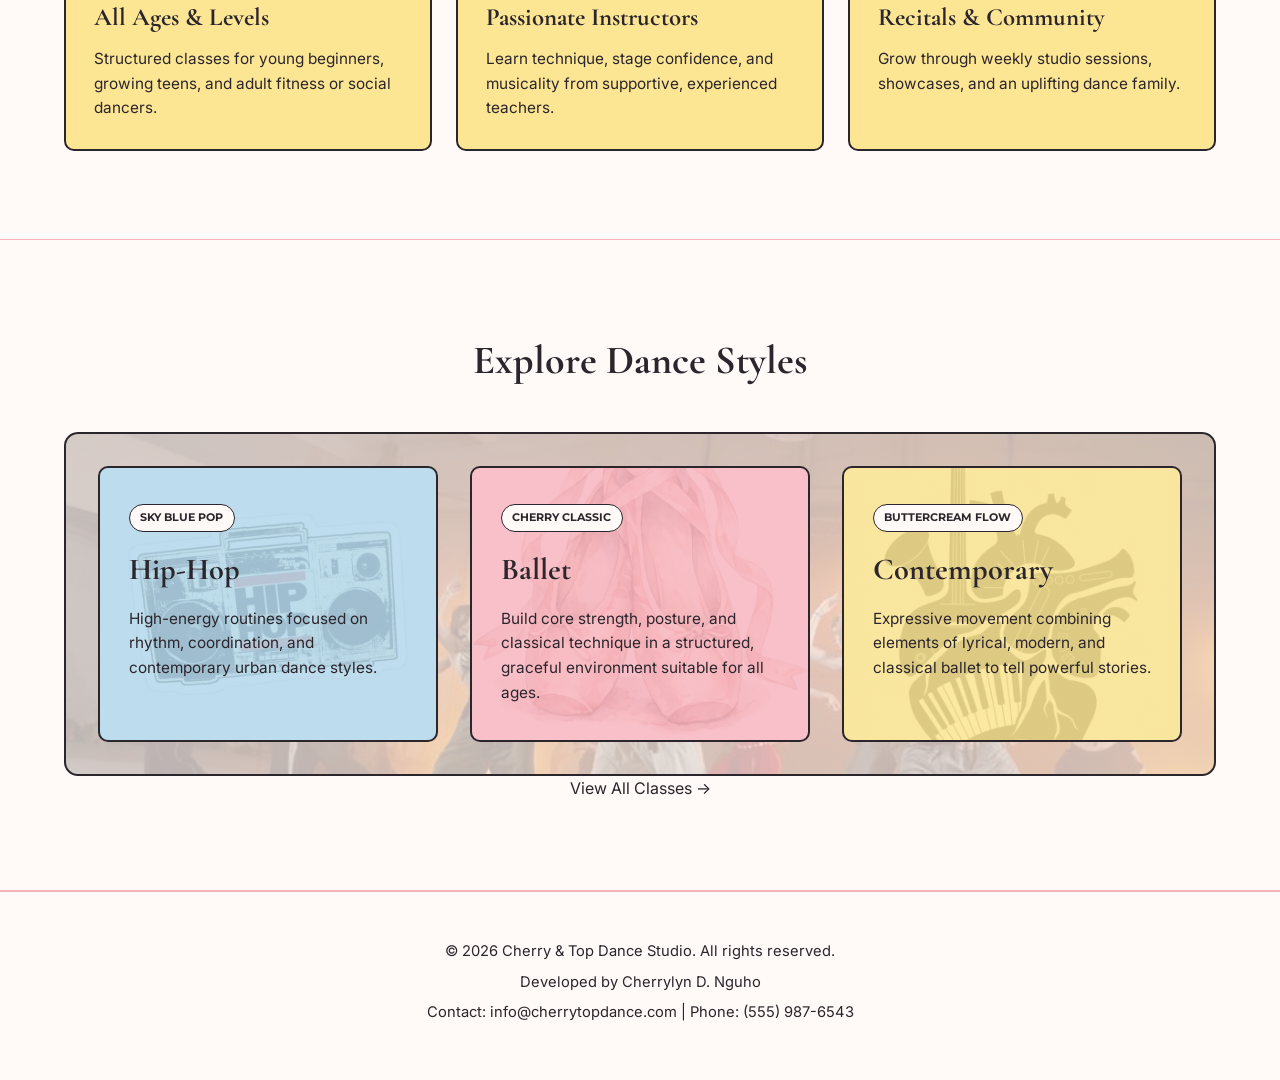
==== commit 7175e1ef: "Making gallery.html, classes.html, trial.html and trying to make it work. Also trying to make the vi" ====
--- a/index.html
+++ b/index.html
@@ -29,12 +29,12 @@
             <ul>
                 <li><a href="index.html" class="active" aria-current="page">Home</a></li>
                 <li><a href="#">About Us</a></li>
-                <li><a href="#">Classes</a></li>
+                <li><a href="classes.html">Classes</a></li>
                 <li><a href="#">Schedule</a></li>
                 <li><a href="#">Instructors</a></li>
-                <li><a href="#">Gallery</a></li>
+                <li><a href="gallery.html">Gallery</a></li>
                 <li><a href="#">Tuition</a></li>
-                <li><a href="#" class="nav-cta">Book Free Trial</a></li>
+                <li><a href="trial.html" class="nav-cta">Book Free Trial</a></li>
             </ul>
         </nav>
     </header>
@@ -65,11 +65,11 @@
                 <div class="studio-gallery">
                     <div class="gallery-tabs">
                         <span class="gallery-arrow" aria-hidden="true">&#8249;</span>
-                        <a href="#classes" class="tab-pill">Ballet</a>
-                        <a href="#classes" class="tab-pill active-tab">Hip-Hop</a>
-                        <a href="#classes" class="tab-pill">Contemporary</a>
-                        <a href="#classes" class="tab-pill">Jazz</a>
-                        <a href="#classes" class="tab-pill">Latin</a>
+                        <a href="classes.html" class="tab-pill">Ballet</a>
+                        <a href="classes.html" class="tab-pill active-tab">Hip-Hop</a>
+                        <a href="classes.html" class="tab-pill">Contemporary</a>
+                        <a href="classes.html" class="tab-pill">Jazz</a>
+                        <a href="classes.html" class="tab-pill">Latin</a>
                         <span class="gallery-arrow" aria-hidden="true">&#8250;</span>
                     </div>
                 </div>
@@ -111,8 +111,12 @@
                         <h3>“From Your Eyes”</h3>
                         <p>Coach Julian | Contemporary | All Levels</p>
                     </div>
+                </div>
 
+                <div class="section-action">
+                    <a href="gallery.html" class="btn-secondary">View Full Gallery &rarr;</a>
                 </div>
+
                 <!-- Three Highlight Boxes -->
                 <div class="highlights-grid">
                     <div class="highlight-item">
@@ -156,6 +160,10 @@
                         stories.</p>
                 </div>
             </div>
+
+            <div class="section-action">
+                <a href="classes.html" class="btn-secondary">View All Classes &rarr;</a>
+            </div>
         </section>
     </main>
 
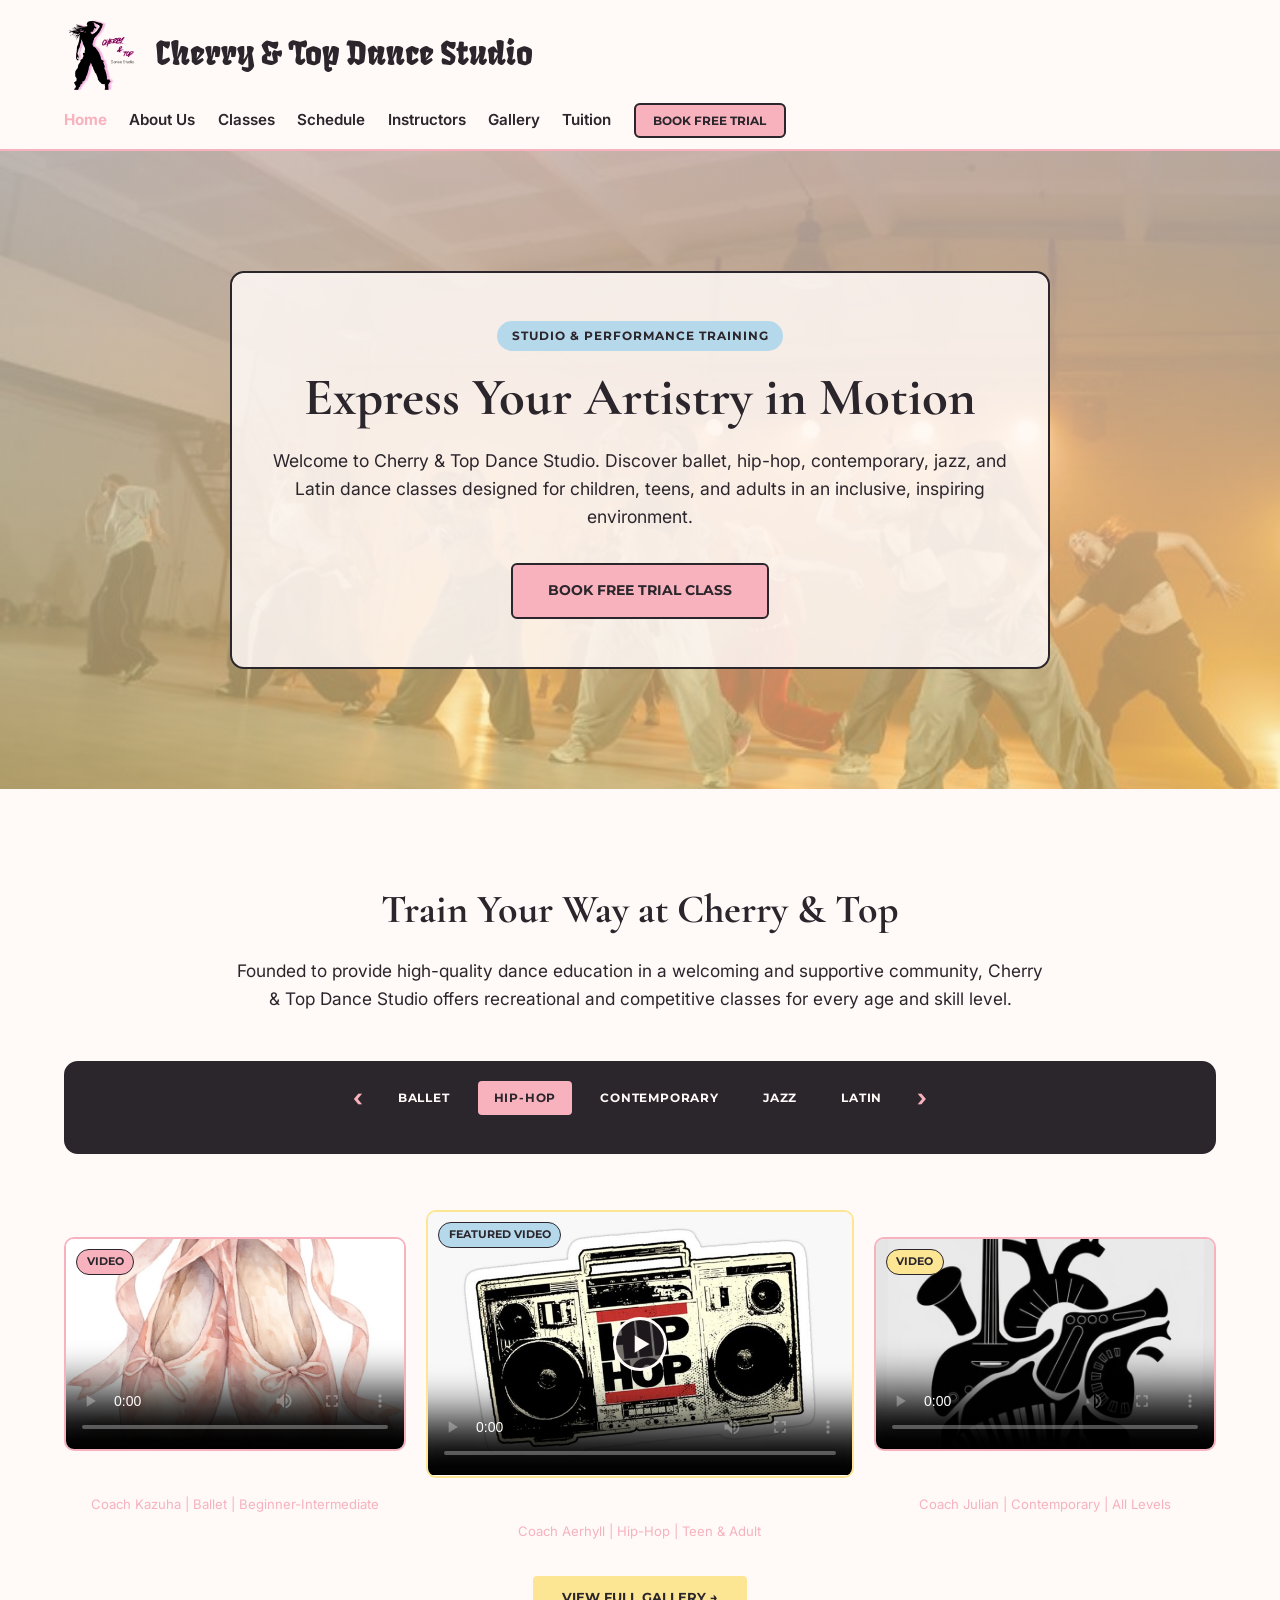
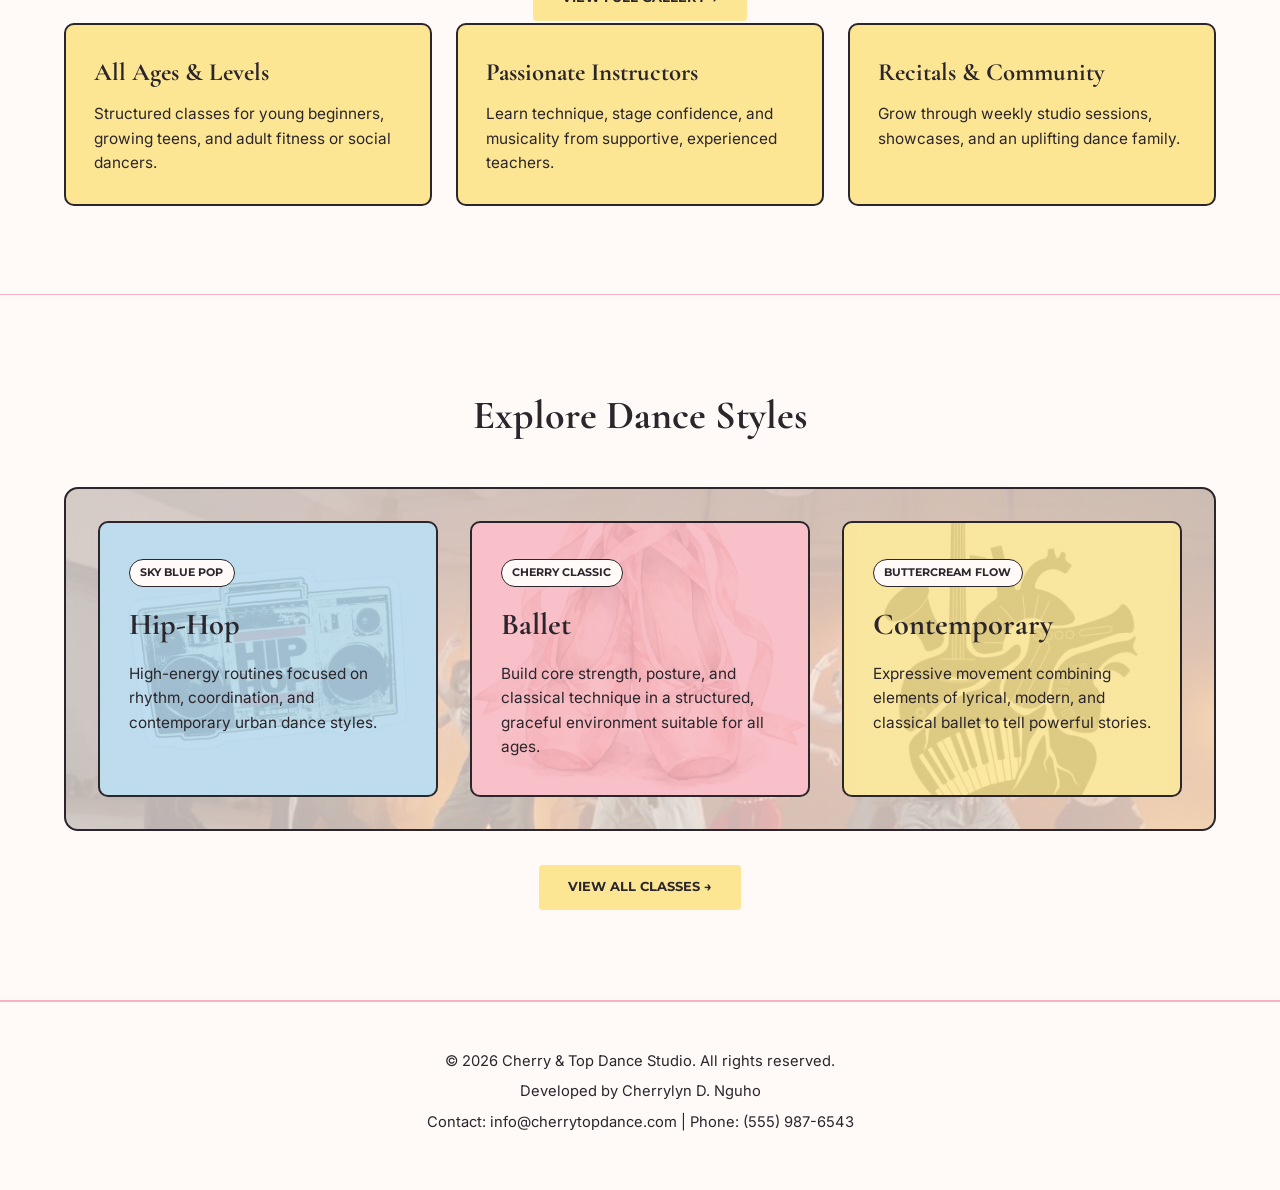
==== commit b6005e7f: "Done draft1 of html: gallery, classes, trial. I already style these files not final though" ====
--- a/index.html
+++ b/index.html
@@ -30,10 +30,10 @@
                 <li><a href="index.html" class="active" aria-current="page">Home</a></li>
                 <li><a href="#">About Us</a></li>
                 <li><a href="classes.html">Classes</a></li>
-                <li><a href="#">Schedule</a></li>
-                <li><a href="#">Instructors</a></li>
+                <li><a href="schedule.html">Schedule</a></li>
+                <li><a href="instructors.html">Instructors</a></li>
                 <li><a href="gallery.html">Gallery</a></li>
-                <li><a href="#">Tuition</a></li>
+                <li><a href="tuition.html">Tuition</a></li>
                 <li><a href="trial.html" class="nav-cta">Book Free Trial</a></li>
             </ul>
         </nav>
@@ -47,7 +47,7 @@
                 <h1>Express Your Artistry in Motion</h1>
                 <p>Welcome to Cherry &amp; Top Dance Studio. Discover ballet, hip-hop, contemporary, jazz, and Latin
                     dance classes designed for children, teens, and adults in an inclusive, inspiring environment.</p>
-                <a href="#" class="btn-primary">Book Free Trial Class</a>
+                <a href="trial.html" class="btn-primary">Book Free Trial Class</a>
             </div>
         </section>
 
--- a/css/style.css
+++ b/css/style.css
@@ -489,6 +489,115 @@
   color: #F7B2BD;
   font-size: 0.82rem;
 }
+/* Active state when currently on trial.html*/
+nav a.nav-cta.active-cta {
+  background-color: #fde89e;
+  color: #2B252C;
+}
+
+/* View More */
+.section-action {
+  margin-top: 2rem;
+  text-align: center;
+}
+
+.btn-secondary {
+  display: inline-block;
+  background-color: #FCE694;
+  color: #2B252C;
+  border: 2px solid #FFF9F7;
+  padding: 0.75rem 1.8rem;
+  font-family: 'Montserrat', sans-serif;
+  text-transform: uppercase;
+  font-size: 0.8rem;
+  font-weight: 700;
+  border-radius: 6px;
+  transition: background-color 0.25s ease, transform 0.25s ease;
+}
+
+.btn-secondary:hover {
+  background-color: #F7B2BD;
+  border-color: #2B252C;
+  transform: translateY(-2px);
+}
+
+/* Sub-Page Top Banner (Gallery, Classes, Trial) */
+.page-banner {
+  padding: 1.5rem 5% 1rem;
+  text-align: center;
+  background-color: #FCE694;
+  border-bottom: 2px solid #2B252C;
+}
+
+.page-banner h1 {
+  font-size: 2.8rem;
+  margin-bottom: 0.75rem;
+}
+
+.page-banner p {
+  max-width: 680px;
+  margin: 0 auto;
+  font-size: 1.05rem;
+}
+
+/* --- Sign-Up Form --- */
+.form-section {
+  padding: 4rem 5%;
+  background-color: #FFF9F7;
+}
+
+.trial-form {
+  max-width: 680px;
+  margin: 0 auto;
+  background-color: #FFF9F7;
+  border: 2px solid #2B252C;
+  border-radius: 14px;
+  padding: 2.5rem 2rem;
+}
+
+.form-row {
+  display: grid;
+  grid-template-columns: 1fr 1fr;
+  gap: 1.2rem;
+}
+
+.form-group {
+  margin-bottom: 1.35rem;
+  text-align: left;
+}
+
+.form-group label {
+  display: block;
+  font-family: 'Montserrat', sans-serif;
+  font-size: 0.8rem;
+  font-weight: 700;
+  text-transform: uppercase;
+  margin-bottom: 0.45rem;
+  color: #2B252C;
+}
+
+.form-group input,
+.form-group select {
+  width: 100%;
+  padding: 0.8rem 0.95rem;
+  font-family: 'Inter', sans-serif;
+  font-size: 0.95rem;
+  color: #2B252C;
+  background-color: #FFF9F7;
+  border: 2px solid #2B252C;
+  border-radius: 6px;
+}
+
+.form-group input:focus,
+.form-group select:focus {
+  outline: none;
+  background-color: #B5D8EB;
+}
+
+.form-submit {
+  width: 100%;
+  cursor: pointer;
+}
 
 /* Mobile Phones (max-width: 820px) */
 @media screen and (max-width: 820px) {
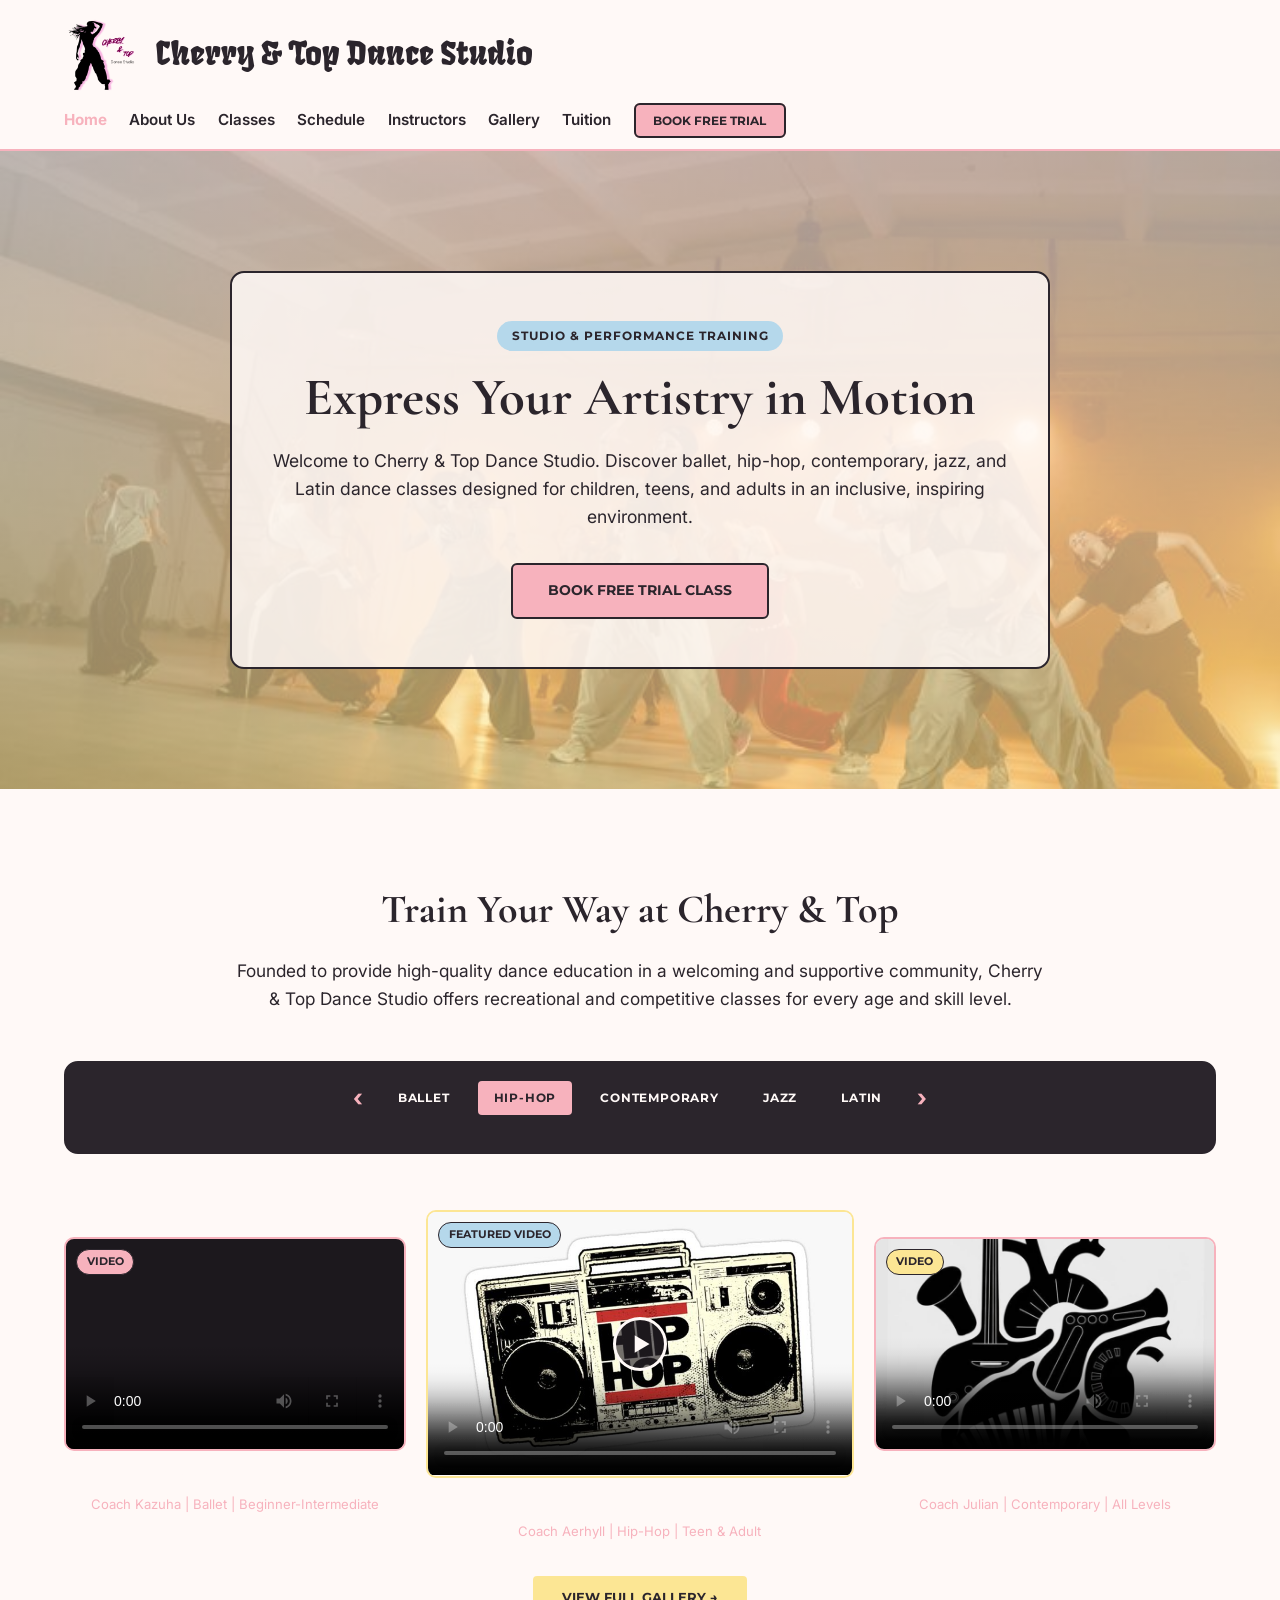
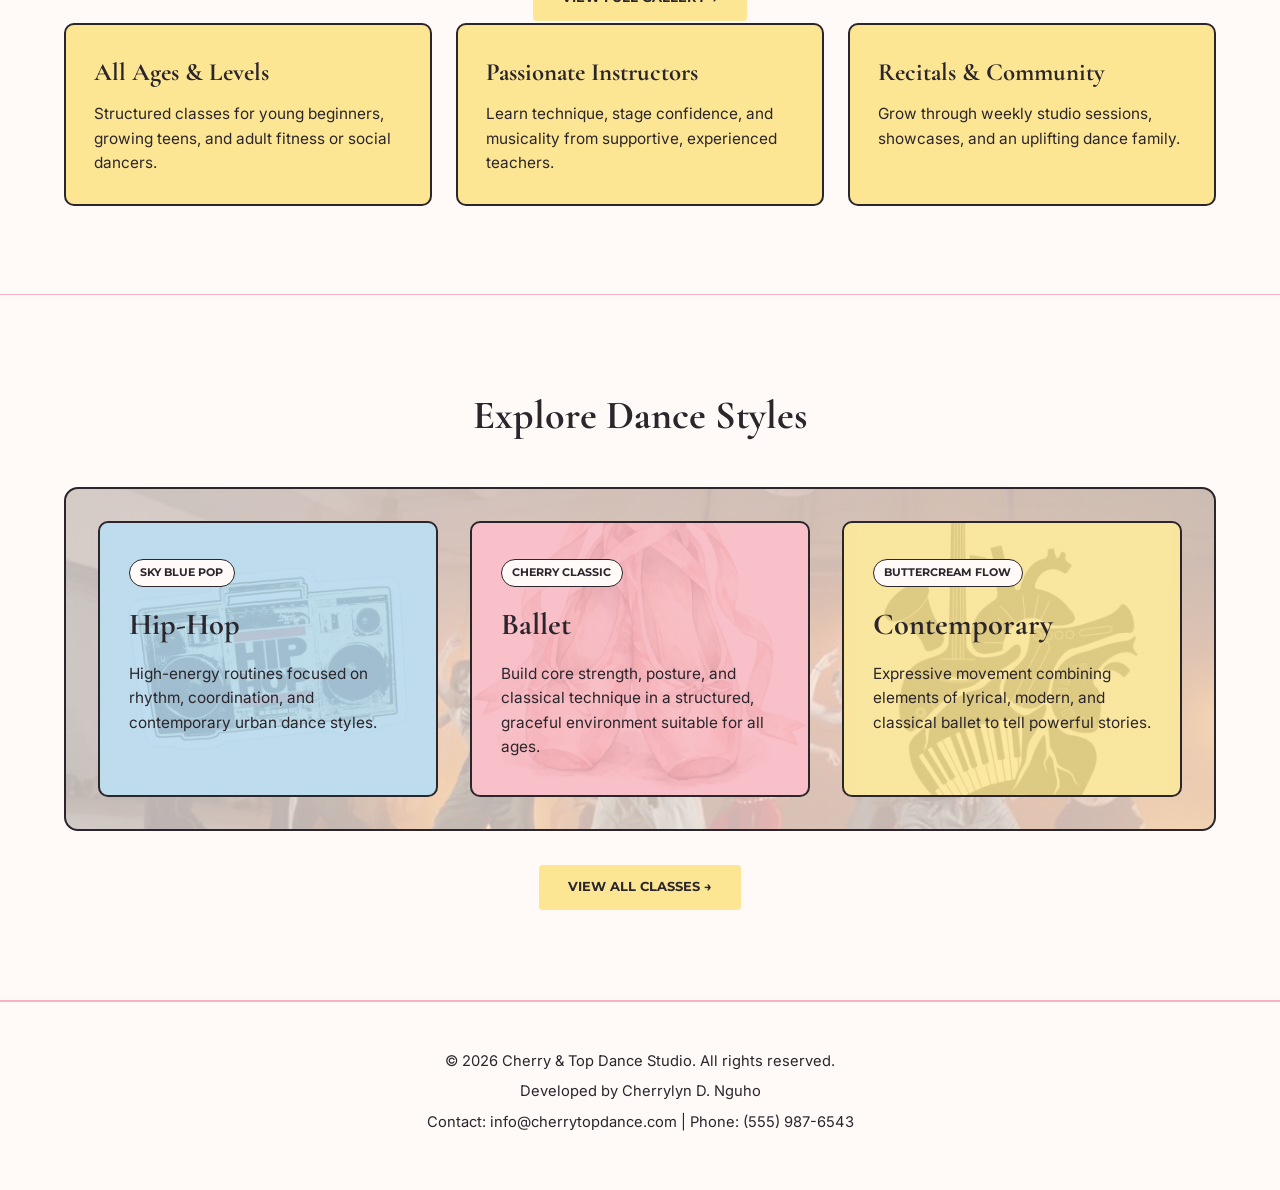
==== commit 930e3598: "Javascript for gallery slider in home page" ====
--- a/index.html
+++ b/index.html
@@ -28,7 +28,7 @@
         <nav aria-label="Main Navigation">
             <ul>
                 <li><a href="index.html" class="active" aria-current="page">Home</a></li>
-                <li><a href="#">About Us</a></li>
+                <li><a href="#about">About Us</a></li>
                 <li><a href="classes.html">Classes</a></li>
                 <li><a href="schedule.html">Schedule</a></li>
                 <li><a href="instructors.html">Instructors</a></li>
@@ -61,7 +61,7 @@
                         level.</p>
                 </div>
 
-                <!-- Video & Photo Gallery-->
+                <!-- CLI Inspired, Video & Photo Gallery-->
                 <div class="studio-gallery">
                     <div class="gallery-tabs">
                         <span class="gallery-arrow" aria-hidden="true">&#8249;</span>
@@ -79,7 +79,7 @@
                     <!-- Card 1: Ballet Video Preview -->
                     <div class="media-card">
                         <div class="media-thumb">
-                            <video controls poster="images/photos/ballet-bg.jfif">
+                            <video controls poster="images/photos/ ballet-bg.jfif">
                                 <source src="videos/ballet-demo.mp4" type="video/mp4">
                             </video>
                             <span class="media-badge badge-ballet">Video</span>
--- a/css/style.css
+++ b/css/style.css
@@ -333,7 +333,9 @@
   margin-bottom: 0.45rem;
 }
 
-/* Gallery (Videos)*/
+/* ============================
+  GALLERY 
+  =============================*/
 .studio-gallery {
   margin: 0 auto 3.5rem;
   background-color: #2B252C; /* Espresso Charcoal stage strip for high-contrast media */
@@ -540,6 +542,96 @@
   font-size: 1.05rem;
 }
 
+/* =========================================
+   GALLERY PAGE: ALL-CLASS VIDEOS + PHOTOS
+   ========================================= */
+.gallery-section-head {
+  text-align: center;
+  max-width: 740px;
+  margin: 0 auto 2rem;
+}
+
+.media-thumb img,
+.media-thumb video,
+.media-thumb iframe {
+  width: 100%;
+  height: 100%;
+  object-fit: cover;
+  border: none;
+  display: block;
+}
+
+.gallery-section-head h2 {
+  font-size: 2.35rem;
+  margin-top: 0.45rem;
+  margin-bottom: 0.5rem;
+}
+
+.gallery-section-head p {
+  font-size: 1rem;
+}
+
+.gallery-grid-3 {
+  display: grid;
+  grid-template-columns: repeat(3, 1fr);
+  gap: 1.5rem;
+  align-items: start;
+}
+
+.photo-gallery-band {
+  border-top: 2px solid #F7B2BD;
+}
+
+.photo-grid {
+  display: grid;
+  grid-template-columns: repeat(2, 1fr);
+  gap: 1.75rem;
+}
+
+.photo-card {
+  border: 2px solid #2B252C;
+  border-radius: 14px;
+  overflow: hidden;
+  display: flex;
+  flex-direction: column;
+  transition: transform 0.25s ease;
+}
+
+.photo-card:hover {
+  transform: translateY(-4px);
+}
+
+.photo-cherry { background-color: rgba(247, 178, 189, 0.28); }
+.photo-sky    { background-color: rgba(181, 216, 235, 0.28); }
+.photo-butter { background-color: rgba(252, 230, 148, 0.35); }
+
+.photo-frame {
+  aspect-ratio: 16 / 10;
+  overflow: hidden;
+  border-bottom: 2px solid #2B252C;
+  background-color: #2B252C;
+}
+
+.photo-frame img {
+  width: 100%;
+  height: 100%;
+  object-fit: cover;
+  display: block;
+}
+
+.photo-card figcaption {
+  padding: 1.25rem 1.4rem 1.45rem;
+}
+
+.photo-card h3 {
+  font-size: 1.65rem;
+  margin-bottom: 0.35rem;
+}
+
+.photo-card p {
+  font-size: 0.94rem;
+}
+
 /* --- Sign-Up Form --- */
 .form-section {
   padding: 4rem 5%;
@@ -599,6 +691,382 @@
   cursor: pointer;
 }
 
+/* =========================================
+   SCHEDULE, INSTRUCTORS & TUITION PAGES
+   ========================================= */
+.content-section {
+  padding: 4.5rem 5%;
+  background-color: #FFF9F7;
+}
+
+.section-container {
+  max-width: 1200px;
+  margin: 0 auto;
+}
+
+/* Schedule Legend & Table */
+.schedule-legend {
+  display: flex;
+  flex-wrap: wrap;
+  justify-content: center;
+  gap: 0.9rem;
+  margin-bottom: 2rem;
+}
+
+.legend-pill {
+  font-family: 'Montserrat', sans-serif;
+  font-size: 0.78rem;
+  font-weight: 700;
+  text-transform: uppercase;
+  color: #2B252C;
+  border: 2px solid #2B252C;
+  padding: 0.4rem 1rem;
+  border-radius: 999px;
+}
+
+.pill-cherry, .tag-cherry { background-color: #F7B2BD; }
+.pill-sky, .tag-sky       { background-color: #B5D8EB; }
+.pill-butter, .tag-butter { background-color: #FCE694; }
+.pill-espresso, .tag-espresso { background-color: rgba(43, 37, 44, 0.25); color: #2B252C; }
+
+.table-wrapper {
+  overflow-x: auto;
+  border: 2px solid #2B252C;
+  border-radius: 14px;
+  background-color: #FFF9F7;
+}
+
+.schedule-table {
+  width: 100%;
+  border-collapse: collapse;
+  min-width: 680px;
+  text-align: left;
+}
+
+.schedule-table th {
+  background-color: #2B252C;
+  color: #FFF9F7;
+  font-family: 'Montserrat', sans-serif;
+  font-size: 0.82rem;
+  text-transform: uppercase;
+  letter-spacing: 0.6px;
+  padding: 1.1rem 1rem;
+}
+
+.schedule-table td {
+  padding: 1.1rem 1rem;
+  border-bottom: 1px solid #F7B2BD;
+  vertical-align: top;
+  font-size: 0.92rem;
+}
+
+.schedule-table tr:last-child td {
+  border-bottom: none;
+}
+
+.time-col {
+  font-weight: 700;
+  white-space: nowrap;
+  background-color: rgba(252, 230, 148, 0.25);
+}
+
+.class-tag {
+  display: inline-block;
+  font-weight: 700;
+  font-size: 0.85rem;
+  color: #2B252C;
+  border: 1px solid #2B252C;
+  padding: 0.25rem 0.65rem;
+  border-radius: 6px;
+  margin-bottom: 0.35rem;
+}
+
+/* Instructors Grid */
+.instructors-grid {
+  display: grid;
+  grid-template-columns: repeat(auto-fit, minmax(290px, 1fr));
+  gap: 2rem;
+}
+
+.instructor-card {
+  border: 2px solid #2B252C;
+  border-radius: 14px;
+  padding: 2.2rem 1.8rem;
+  text-align: center;
+  display: flex;
+  flex-direction: column;
+  align-items: center;
+  transition: transform 0.25s ease;
+}
+
+.instructor-card:hover {
+  transform: translateY(-5px);
+}
+
+.instructor-cherry { background-color: rgba(247, 178, 189, 0.28); }
+.instructor-sky    { background-color: rgba(181, 216, 235, 0.28); }
+.instructor-butter { background-color: rgba(252, 230, 148, 0.35); }
+.instructor-espresso { background-color: rgba(43, 37, 44, 0.28); }
+
+.instructor-avatar {
+  width: 84px;
+  height: 84px;
+  border-radius: 50%;
+  border: 2px solid #2B252C;
+  display: flex;
+  align-items: center;
+  justify-content: center;
+  font-family: 'Cormorant Garamond', serif;
+  font-size: 2rem;
+  font-weight: 700;
+  color: #2B252C;
+  margin-bottom: 1rem;
+}
+
+.avatar-cherry { background-color: #F7B2BD; }
+.avatar-sky    { background-color: #B5D8EB; }
+.avatar-butter { background-color: #FCE694; }
+.avatar-espresso { background-color: #2B252C; color: #FFF9F7; }
+
+.instructor-card h2 {
+  font-size: 2rem;
+  margin-bottom: 0.3rem;
+}
+
+.instructor-role {
+  font-family: 'Montserrat', sans-serif;
+  font-size: 0.78rem;
+  font-weight: 700;
+  text-transform: uppercase;
+  margin-bottom: 1rem;
+}
+
+.instructor-card p:last-of-type {
+  font-size: 0.95rem;
+  margin-bottom: 1.5rem;
+}
+
+.btn-outline {
+  margin-top: auto;
+  display: inline-block;
+  background-color: #FFF9F7;
+  color: #2B252C;
+  border: 2px solid #2B252C;
+  padding: 0.65rem 1.3rem;
+  border-radius: 6px;
+  font-family: 'Montserrat', sans-serif;
+  font-size: 0.78rem;
+  font-weight: 700;
+  text-transform: uppercase;
+  transition: background-color 0.25s ease;
+}
+
+.btn-outline:hover {
+  background-color: #F7B2BD;
+}
+
+/* Calendar Section */
+.calendar-band {
+  border-top: 2px solid #F7B2BD;
+}
+
+.calendar-header-row {
+  display: flex;
+  flex-wrap: wrap;
+  justify-content: space-between;
+  align-items: flex-end;
+  gap: 1.25rem;
+  margin-bottom: 1.75rem;
+}
+
+.calendar-header-row h2 {
+  font-size: 2.3rem;
+  margin-top: 0.4rem;
+  margin-bottom: 0.3rem;
+}
+
+.calendar-legend {
+  display: flex;
+  flex-wrap: wrap;
+  align-items: center;
+  gap: 0.85rem;
+  font-size: 0.85rem;
+  font-weight: 600;
+}
+
+.cal-dot {
+  display: inline-block;
+  width: 14px;
+  height: 14px;
+  border-radius: 50%;
+  border: 2px solid #2B252C;
+  margin-right: 0.35rem;
+  vertical-align: middle;
+}
+
+.dot-open     { background-color: #B5D8EB; }
+.dot-workshop { background-color: #FCE694; }
+.dot-holiday  { background-color: #F7B2BD; }
+
+.calendar-card {
+  background-color: #FFF9F7;
+  border: 2px solid #2B252C;
+  border-radius: 14px;
+  overflow: hidden;
+}
+
+.calendar-weekdays {
+  display: grid;
+  grid-template-columns: repeat(7, 1fr);
+  background-color: #2B252C;
+  color: #FFF9F7;
+  font-family: 'Montserrat', sans-serif;
+  font-size: 0.78rem;
+  font-weight: 700;
+  text-transform: uppercase;
+  text-align: center;
+  padding: 0.85rem 0.4rem;
+}
+
+.calendar-days {
+  display: grid;
+  grid-template-columns: repeat(7, 1fr);
+}
+
+.cal-day {
+  min-height: 96px;
+  padding: 0.55rem;
+  border-right: 1px solid rgba(43, 37, 44, 0.18);
+  border-bottom: 1px solid rgba(43, 37, 44, 0.18);
+  display: flex;
+  flex-direction: column;
+  justify-content: space-between;
+  gap: 0.35rem;
+  transition: background-color 0.2s ease;
+}
+
+.cal-day:nth-child(7n) {
+  border-right: none;
+}
+
+.cal-day:hover:not(.empty-day) {
+  background-color: rgba(252, 230, 148, 0.35);
+}
+
+.empty-day {
+  background-color: rgba(43, 37, 44, 0.04);
+}
+
+.is-holiday {
+  background-color: rgba(247, 178, 189, 0.25);
+}
+
+.has-workshop {
+  background-color: rgba(252, 230, 148, 0.25);
+}
+
+.day-num {
+  font-family: 'Montserrat', sans-serif;
+  font-size: 0.82rem;
+  font-weight: 700;
+  color: #2B252C;
+}
+
+.day-event {
+  display: block;
+  font-size: 0.72rem;
+  font-weight: 600;
+  color: #2B252C;
+  border: 1px solid #2B252C;
+  border-radius: 5px;
+  padding: 0.2rem 0.4rem;
+  line-height: 1.25;
+}
+
+.ev-cherry   { background-color: #F7B2BD; }
+.ev-sky      { background-color: #B5D8EB; }
+.ev-butter   { background-color: #FCE694; }
+.ev-espresso { background-color: #2B252C; color: #FFF9F7; }
+.ev-workshop { background-color: #FCE694; }
+.ev-holiday  { background-color: #F7B2BD; font-weight: 700; }
+
+.calendar-notices {
+  margin-top: 2rem;
+}
+
+/* Tuition Cards */
+.tuition-grid {
+  display: grid;
+  grid-template-columns: repeat(auto-fit, minmax(280px, 1fr));
+  gap: 2rem;
+  align-items: stretch;
+}
+
+.tuition-card {
+  border: 2px solid #2B252C;
+  border-radius: 14px;
+  padding: 2.3rem 1.8rem;
+  text-align: center;
+  display: flex;
+  flex-direction: column;
+}
+
+.card-sky-tint    { background-color: rgba(181, 216, 235, 0.35); }
+.card-cherry-tint { background-color: rgba(247, 178, 189, 0.42); }
+.card-butter-tint { background-color: rgba(252, 230, 148, 0.42); }
+
+.featured-plan {
+  box-shadow: 0 8px 0 #2B252C;
+}
+
+.tuition-card h2 {
+  font-size: 2rem;
+  margin-bottom: 0.5rem;
+}
+
+.price {
+  font-family: 'Montserrat', sans-serif;
+  font-size: 2.4rem;
+  font-weight: 700;
+  margin-bottom: 1.4rem;
+}
+
+.price span {
+  font-size: 0.95rem;
+  font-weight: 500;
+}
+
+.plan-features {
+  list-style: none;
+  text-align: left;
+  margin-bottom: 2rem;
+}
+
+.plan-features li {
+  padding: 0.5rem 0;
+  border-bottom: 1px dashed rgba(43, 37, 44, 0.3);
+  font-size: 0.95rem;
+}
+
+.plan-features li::before {
+  content: "✓ ";
+  font-weight: 700;
+}
+
+.tuition-card .btn-primary {
+  margin-top: auto;
+}
+
+.tuition-note {
+  margin-top: 2.5rem;
+  padding: 1.4rem 1.6rem;
+  background-color: #FCE694;
+  border: 2px solid #2B252C;
+  border-radius: 10px;
+  text-align: center;
+  font-size: 0.95rem;
+}
+
 /* Mobile Phones (max-width: 820px) */
 @media screen and (max-width: 820px) {
   /* Compact Header so it doesn't block the screen when scrolling */
@@ -712,7 +1180,9 @@
   .class-card h3 {
     font-size: 1.6rem;
   }
-  /*Gallery*/
+  /*=====================
+  Gallery (Videos) stacked for phones
+  =====================*/
   .gallery-track {
     grid-template-columns: 1fr;
     gap: 1.5rem;
@@ -727,4 +1197,17 @@
     padding: 2.2rem 4%;
     font-size: 0.85rem;
   }
+
+  .calendar-weekdays,
+  .calendar-days {
+    grid-template-columns: repeat(2, 1fr);
+  }
+
+  .calendar-weekdays {
+    display: none;
+  }
+
+  .cal-day {
+    min-height: 78px;
+  }
 }
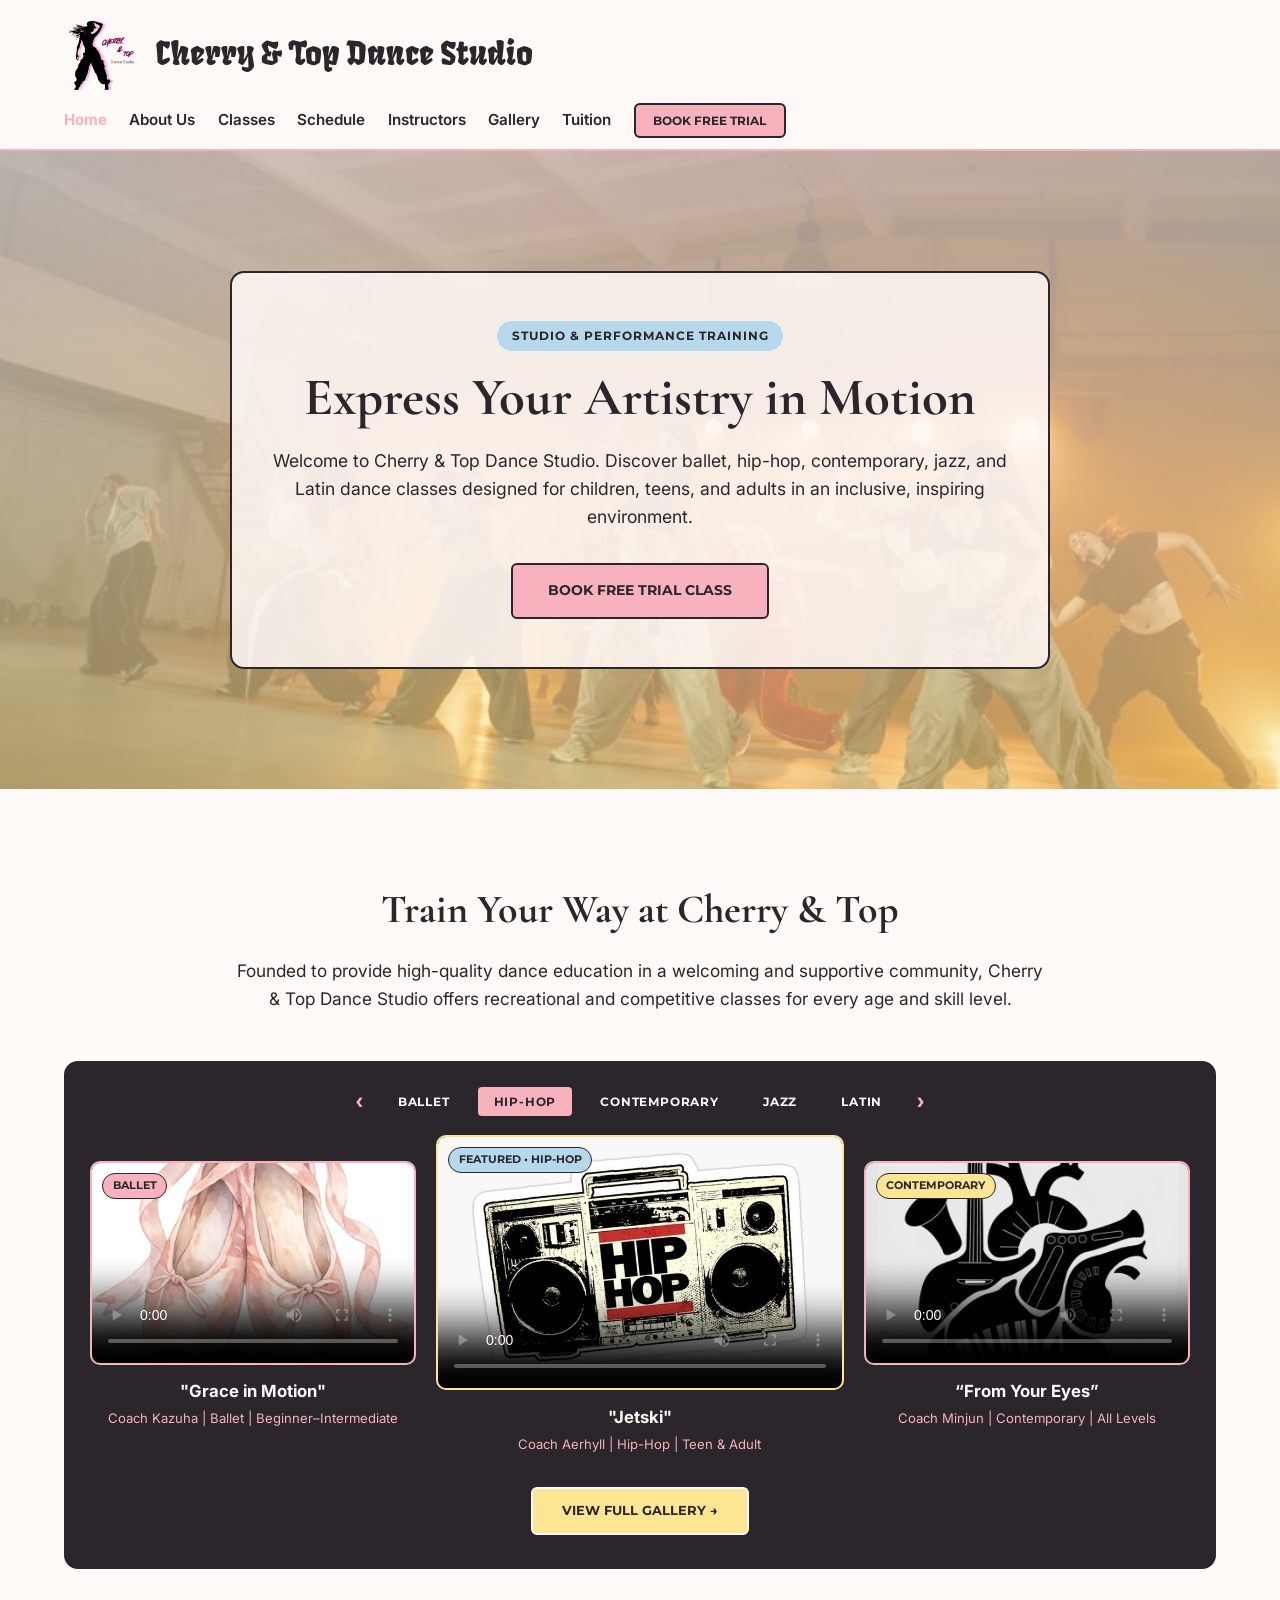
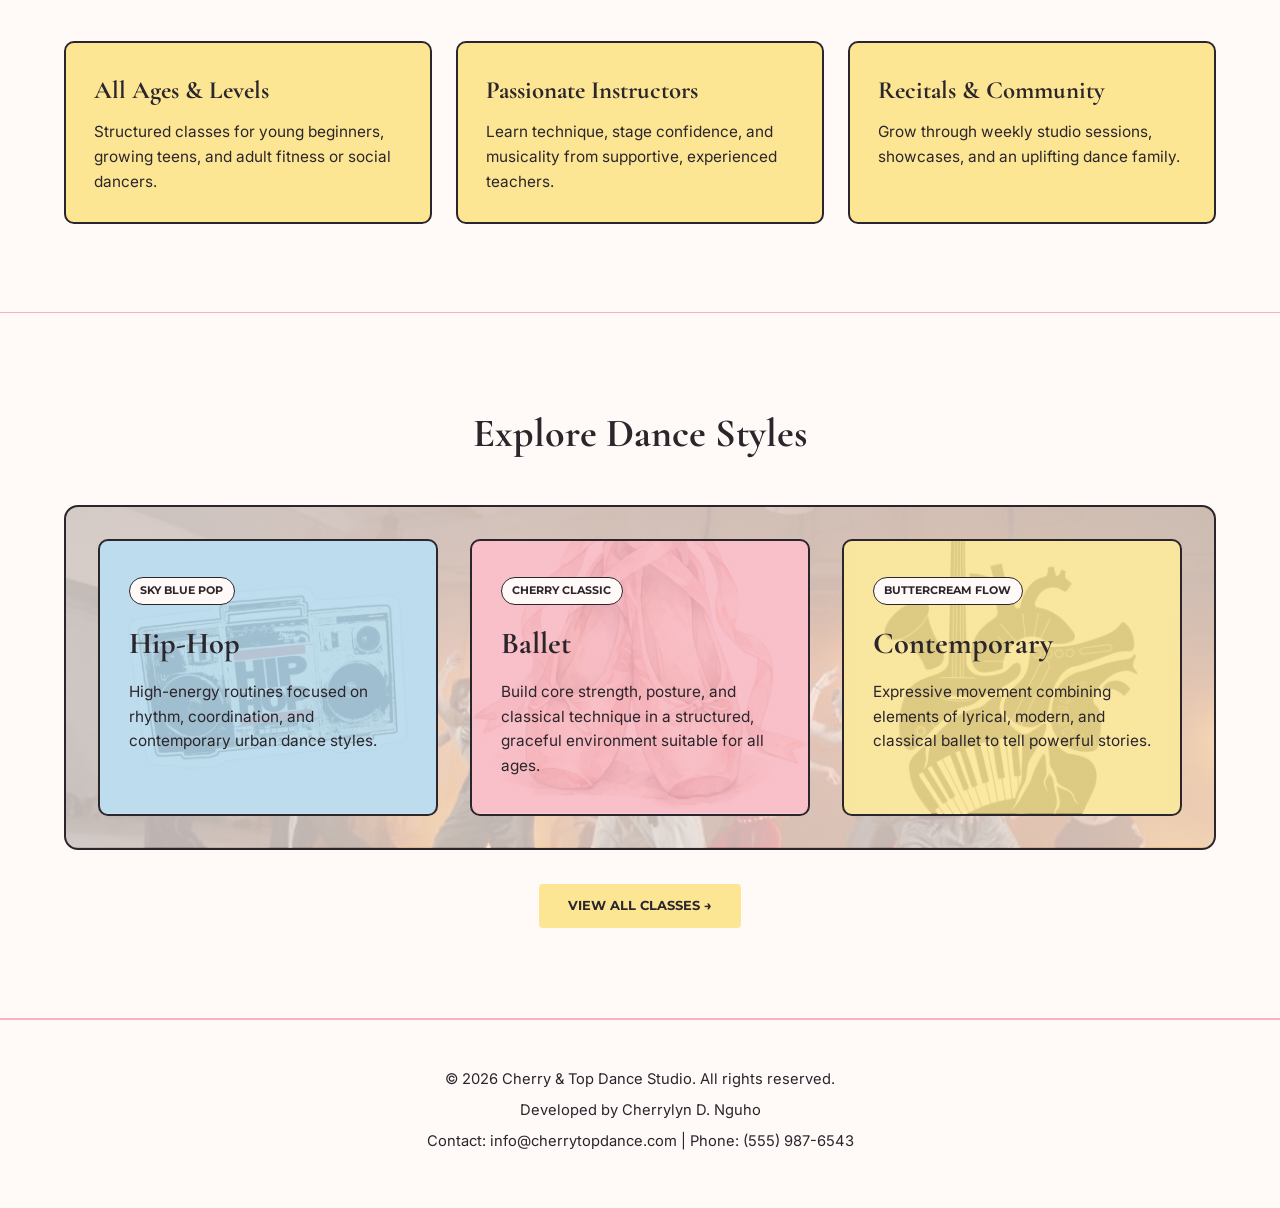
==== commit fc4f556d: "Functionable JavaScript in featured vids in homepage" ====
--- a/index.html
+++ b/index.html
@@ -61,60 +61,62 @@
                         level.</p>
                 </div>
 
-                <!-- CLI Inspired, Video & Photo Gallery-->
+                <!-- CLI inspired, Video & Photo Gallery -->
                 <div class="studio-gallery">
-                    <div class="gallery-tabs">
-                        <span class="gallery-arrow" aria-hidden="true">&#8249;</span>
-                        <a href="classes.html" class="tab-pill">Ballet</a>
-                        <a href="classes.html" class="tab-pill active-tab">Hip-Hop</a>
-                        <a href="classes.html" class="tab-pill">Contemporary</a>
-                        <a href="classes.html" class="tab-pill">Jazz</a>
-                        <a href="classes.html" class="tab-pill">Latin</a>
-                        <span class="gallery-arrow" aria-hidden="true">&#8250;</span>
-                    </div>
-                </div>
-
-                <!-- Horizontal Video & Images Cards -->
-                <div class="gallery-track">
-                    <!-- Card 1: Ballet Video Preview -->
-                    <div class="media-card">
-                        <div class="media-thumb">
-                            <video controls poster="images/photos/ ballet-bg.jfif">
-                                <source src="videos/ballet-demo.mp4" type="video/mp4">
-                            </video>
-                            <span class="media-badge badge-ballet">Video</span>
-                        </div>
-                        <h3>"Grace in Motion"</h3>
-                        <p>Coach Kazuha | Ballet | Beginner-Intermediate</p>
+                    <div class="gallery-tabs" role="tablist" aria-label="Dance Style Video Categories">
+                        <button type="button" class="gallery-arrow" id="prevCategory"
+                            aria-label="Previous dance style">&#8249;</button>
+                        <button type="button" class="tab-pill" data-index="0">Ballet</button>
+                        <button type="button" class="tab-pill active-tab" data-index="1">Hip-Hop</button>
+                        <button type="button" class="tab-pill" data-index="2">Contemporary</button>
+                        <button type="button" class="tab-pill" data-index="3">Jazz</button>
+                        <button type="button" class="tab-pill" data-index="4">Latin</button>
+                        <button type="button" class="gallery-arrow" id="nextCategory"
+                            aria-label="Next dance style">&#8250;</button>
                     </div>
 
-                    <!-- Card 2: Dance Practice Preview-->
-                    <div class="media-card featured-media">
-                        <div class="media-thumb">
-                            <video controls poster="images/photos/hiphop-bg.jfif">
-                                <source src="videos/hiphop-demo.mp4" type="video/mp4">
-                            </video>
-                            <span class="play-btn" aria-label="Play Hip-Hop Video">&#9654;</span>
-                            <span class="media-badge badge-hiphop">Featured Video</span>
+                    <!-- Horizontal Video Cards (Inside .studio-gallery) -->
+                    <div class="gallery-track" id="galleryTrack">
+                        <!-- Left Card -->
+                        <div class="media-card" id="leftCard">
+                            <div class="media-thumb">
+                                <video controls poster="images/photos/ballet-bg.jfif">
+                                    <source src="videos/ballet-demo.mp4" type="video/mp4">
+                                </video>
+                                <span class="media-badge badge-ballet">Ballet</span>
+                            </div>
+                            <h3 class="video-title">"Grace in Motion"</h3>
+                            <p class="video-meta">Coach Kazuha | Ballet | Beginner–Intermediate</p>
                         </div>
-                        <h3>"Jetski"</h3>
-                        <p>Coach Aerhyll | Hip-Hop | Teen &amp; Adult</p>
+
+                        <!-- Center Featured Card -->
+                        <div class="media-card featured-media" id="centerCard">
+                            <div class="media-thumb">
+                                <video controls poster="images/photos/hiphop-bg.jfif">
+                                    <source src="videos/hiphop-demo.mp4" type="video/mp4">
+                                </video>
+                                <span class="media-badge badge-hiphop">Featured Video</span>
+                            </div>
+                            <h3 class="video-title">"Jetski"</h3>
+                            <p class="video-meta">Coach Aerhyll Omit | Hip-Hop | Teen &amp; Adult</p>
+                        </div>
+
+                        <!-- Right Card -->
+                        <div class="media-card" id="rightCard">
+                            <div class="media-thumb">
+                                <video controls poster="images/photos/contemporary-bg.jfif">
+                                    <source src="videos/contemporary-demo.mp4" type="video/mp4">
+                                </video>
+                                <span class="media-badge badge-contemporary">Contemporary</span>
+                            </div>
+                            <h3 class="video-title">“From Your Eyes”</h3>
+                            <p class="video-meta">Coach Minjun | Contemporary | All Levels</p>
+                        </div>
                     </div>
 
-                    <div class="media-card">
-                        <div class="media-thumb">
-                            <video controls poster="images/photos/contemporary-bg.jfif">
-                                <source src="videos/contemporary-demo.mp4" type="video/mp4">
-                            </video>
-                            <span class="media-badge badge-contemporary">Video</span>
-                        </div>
-                        <h3>“From Your Eyes”</h3>
-                        <p>Coach Julian | Contemporary | All Levels</p>
+                    <div class="section-action gallery-cta">
+                        <a href="gallery.html" class="btn-secondary">View Full Gallery &rarr;</a>
                     </div>
-                </div>
-
-                <div class="section-action">
-                    <a href="gallery.html" class="btn-secondary">View Full Gallery &rarr;</a>
                 </div>
 
                 <!-- Three Highlight Boxes -->
@@ -175,7 +177,8 @@
             <p>Contact: info@cherrytopdance.com | Phone: (555) 987-6543</p>
         </div>
     </footer>
-
+    <!-- Interactive Video Category Slider Script -->
+    <script src="javascript/gallery-slider.js"></script>
 </body>
 
 </html>
--- a/css/style.css
+++ b/css/style.css
@@ -356,14 +356,42 @@
 }
 
 .gallery-arrow {
+  background: none;
+  border: none;
+  cursor: pointer;
   font-size: 1.5rem;
   font-weight: 700;
   color: #F7B2BD;
   padding: 0 0.4rem;
-  user-select: none;
+  transition: transform 0.2s ease, color 0.2s ease;
+}
+
+.gallery-arrow:hover {
+  color: #FCE694;
+  transform: scale(1.15);
+}
+
+.studio-gallery {
+  margin: 0 auto 4.5rem; /* Extra breathing room before the 3 yellow boxes */
+  background-color: #2B252C;
+  border: 2px solid #2B252C;
+  border-radius: 14px;
+  padding: 1.5rem 1.5rem 2rem;
+  color: #FFF9F7;
+}
+
+.gallery-cta {
+  margin-top: 2rem;
+}
+
+.highlights-grid {
+  margin-top: 1rem; /* Additional buffer below the gallery section */
 }
 
 .tab-pill {
+  background: transparent;
+  border: none;
+  cursor: pointer;
   font-family: 'Montserrat', sans-serif;
   font-size: 0.78rem;
   font-weight: 700;
@@ -604,6 +632,7 @@
 .photo-cherry { background-color: rgba(247, 178, 189, 0.28); }
 .photo-sky    { background-color: rgba(181, 216, 235, 0.28); }
 .photo-butter { background-color: rgba(252, 230, 148, 0.35); }
+.photo-espresso { background-color: rgba(43, 37, 44, 0.28); }
 
 .photo-frame {
   aspect-ratio: 16 / 10;
